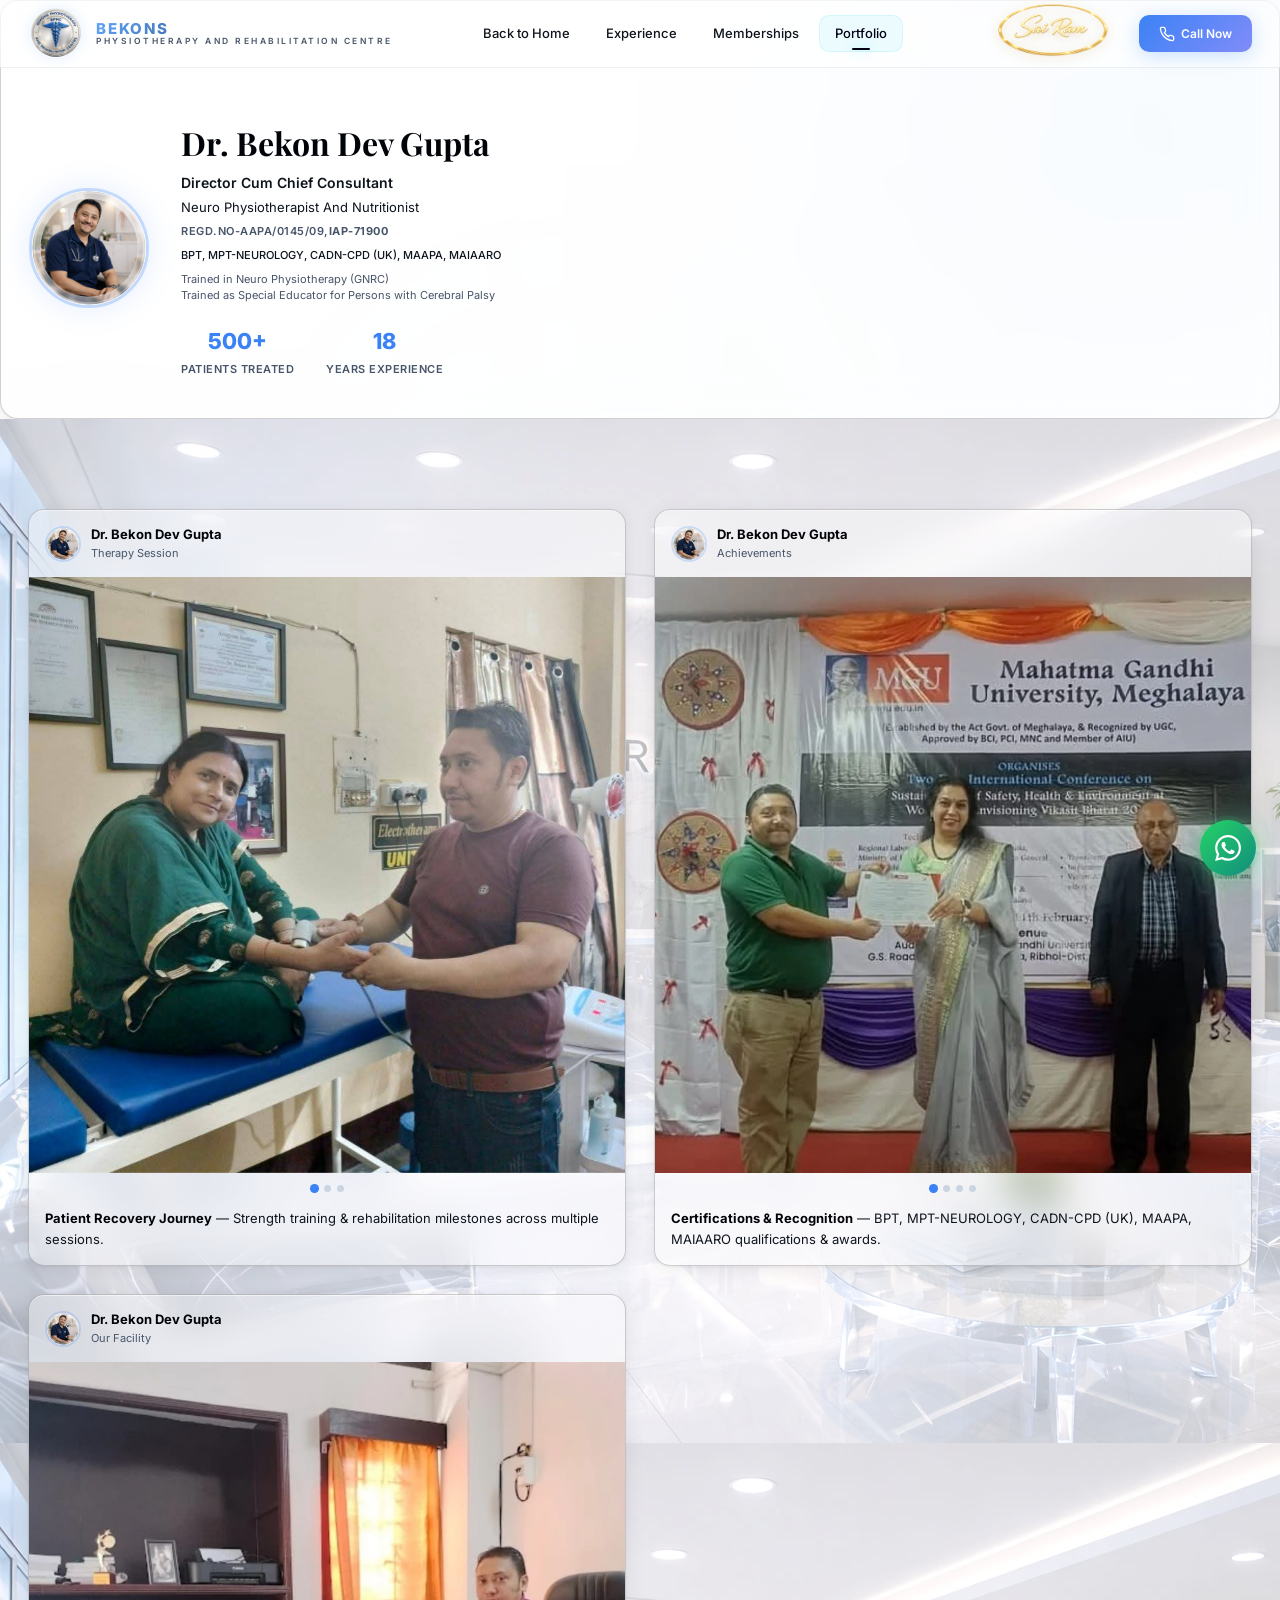
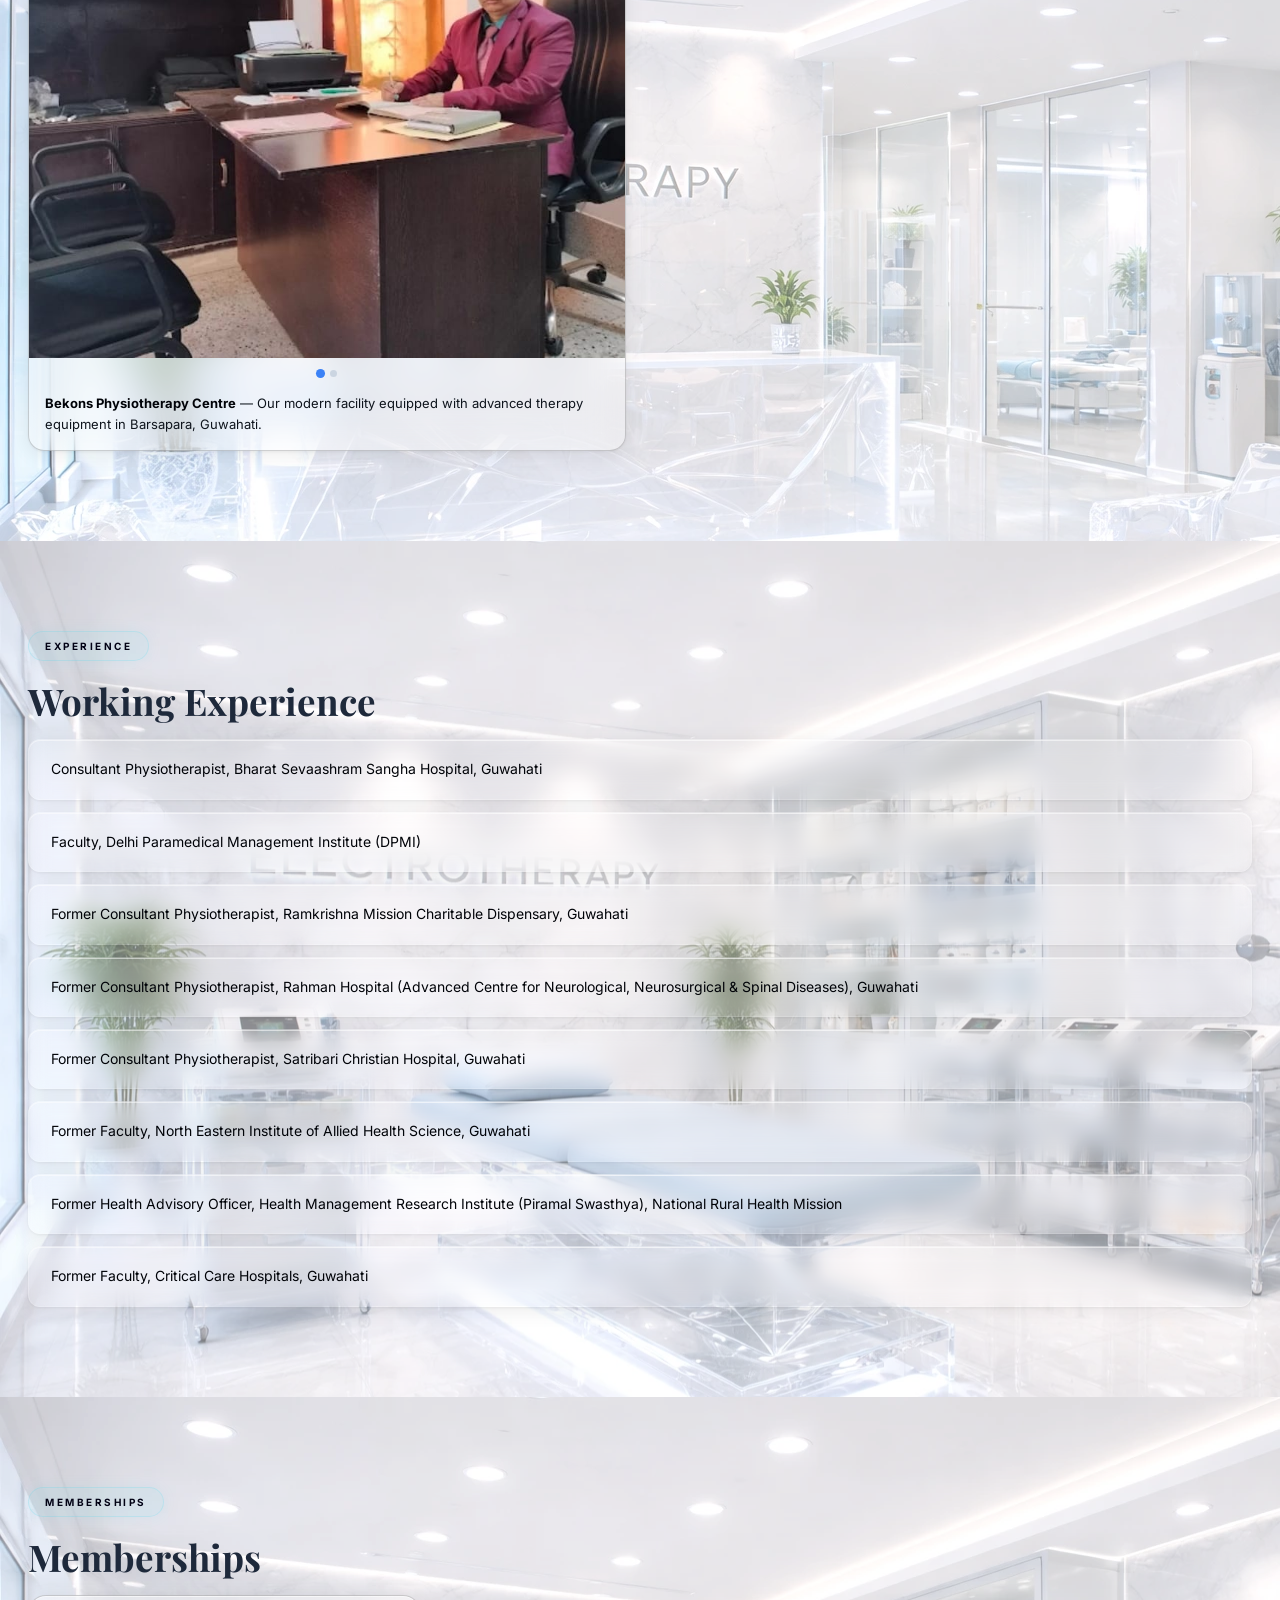
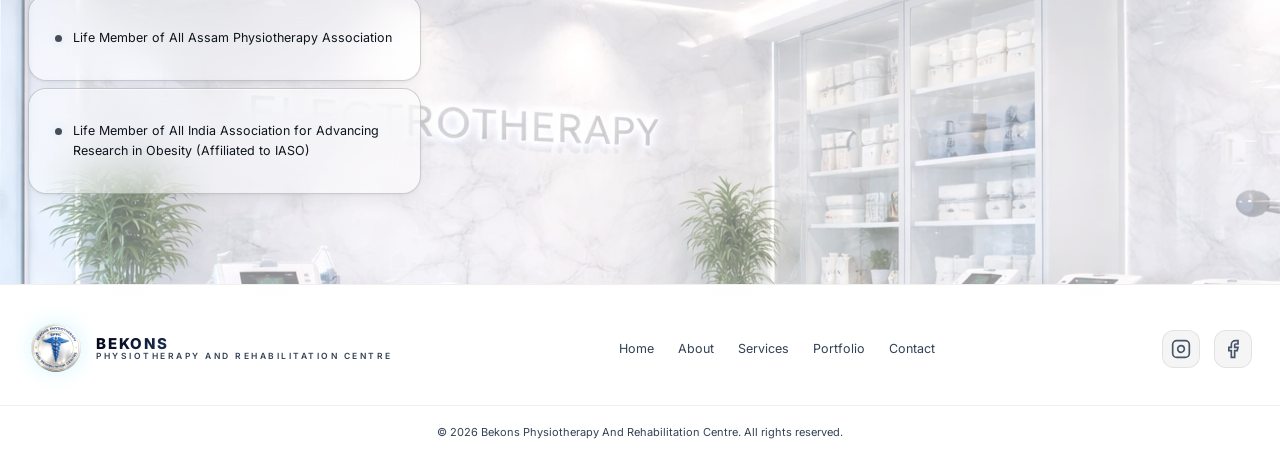
==== portfolio.html @ 2521bbf2 "new changes" ====
<!DOCTYPE html>
<html lang="en">
<head>
  <meta charset="UTF-8" />
  <meta name="viewport" content="width=device-width, initial-scale=1.0" />
  <title>My Portfolio — Dr. Bekon Dev Gupta | Bekons Physiotherapy</title>
  <meta name="description" content="Portfolio and achievements of Dr. Bekon Dev Gupta — physiotherapy results, certifications, patient recoveries &amp; more." />

  <link rel="preconnect" href="https://fonts.googleapis.com" />
  <link rel="preconnect" href="https://fonts.gstatic.com" crossorigin />
  <link href="https://fonts.googleapis.com/css2?family=Inter:wght@300;400;500;600;700;800&family=Playfair+Display:wght@500;600;700&display=swap" rel="stylesheet" />
  <link rel="stylesheet" href="style.css" />
  <link rel="stylesheet" href="portfolio.css" />
</head>
<body>

  <!-- ====== AMBIENT LIGHT LAYER ====== -->
  <div class="ambient-layer">
    <div class="ambient-orb orb-1"></div>
    <div class="ambient-orb orb-2"></div>
    <div class="ambient-orb orb-3"></div>
    <div class="ambient-orb orb-4"></div>
  </div>

  <!-- ====== NAVIGATION ====== -->
  <nav class="glass-nav" id="navbar">
    <div class="nav-inner">
      <a href="index.html" class="brand">
        <img src="assets/images/BPRC_logo.png" alt="BPRC Logo" class="brand-logo" />
        <div class="brand-text">
          <span class="brand-name">BEKONS</span>
          <span class="brand-sub">PHYSIOTHERAPY AND REHABILITATION CENTRE</span>
        </div>
      </a>

      <div class="nav-links" id="navMenu">
        <a href="index.html" class="nav-link">Back to Home</a>
        <a href="#experience" class="nav-link">Experience</a>
        <a href="#memberships" class="nav-link" data-section="memberships">Memberships</a>
        <a href="portfolio.html" class="nav-link active">Portfolio</a>
      </div>

      <div class="nav-actions">
        <img src="assets/images/SaiRam.png" alt="Sai Ram" class="sairam-logo" />
        <a href="tel:+919678367761" class="nav-btn">
          <svg width="16" height="16" viewBox="0 0 24 24" fill="none" stroke="currentColor" stroke-width="2" stroke-linecap="round" stroke-linejoin="round"><path d="M22 16.92v3a2 2 0 0 1-2.18 2 19.79 19.79 0 0 1-8.63-3.07 19.5 19.5 0 0 1-6-6 19.79 19.79 0 0 1-3.07-8.67A2 2 0 0 1 4.11 2h3a2 2 0 0 1 2 1.72c.127.96.361 1.903.7 2.81a2 2 0 0 1-.45 2.11L8.09 9.91a16 16 0 0 0 6 6l1.27-1.27a2 2 0 0 1 2.11-.45c.907.339 1.85.573 2.81.7A2 2 0 0 1 22 16.92z"/></svg>
          Call Now
        </a>
      </div>

      <button class="mobile-toggle" id="mobileToggle" aria-label="Menu">
        <span></span><span></span><span></span>
      </button>
    </div>
  </nav>

  <!-- ====== PORTFOLIO HERO ====== -->
  <section class="portfolio-hero glass-panel">
    <div class="section-container">
      <div class="portfolio-hero-inner">
        <div class="portfolio-avatar">
          <img src="assets/images/Physio_profile.png" alt="Dr. Bekon Dev Gupta" />
        </div>
        <div class="portfolio-intro">
          <h1 class="portfolio-name">Dr. Bekon Dev Gupta</h1>
          <p class="portfolio-role">Director Cum Chief Consultant</p>
          <p class="portfolio-role-sub">Neuro Physiotherapist And Nutritionist</p>
          <p class="portfolio-reg">REGD.NO-AAPA/0145/09,<b>IAP-71900</b></p>
          <p class="portfolio-quals">BPT, MPT-NEUROLOGY, CADN-CPD (UK), MAAPA, MAIAARO</p>
          <p class="portfolio-training">Trained in Neuro Physiotherapy (GNRC)<br/>Trained as Special Educator for Persons with Cerebral Palsy</p>
          <div class="portfolio-stats">
            <div class="stat-item">
              <span class="stat-num">500+</span>
              <span class="stat-label">Patients Treated</span>
            </div>
            <div class="stat-item">
              <span class="stat-num">18</span>
              <span class="stat-label">Years Experience</span>
            </div>
        
          </div>
        </div>
      </div>
    </div>
  </section>

  <!-- ====== PORTFOLIO GRID ====== -->
  <section class="portfolio-section page-section"style="background-image: url('assets/images/a4.webp');">
    <div class="section-container">

      <div class="portfolio-grid">

        <!-- Carousel Card 1 -->
        <div class="carousel-card glass-panel">
          <div class="carousel-header">
            <img src="assets/images/Physio_profile.png" alt="Dr. Bekon" class="carousel-avatar" />
            <div>
              <span class="carousel-author">Dr. Bekon Dev Gupta</span>
              <span class="carousel-date">Therapy Session</span>
            </div>
          </div>
          <div class="carousel-viewport">
            <div class="carousel-track">
              <div class="carousel-slide"><img src="therapys3.jpg" alt="Therapy session 1" /></div>
              <div class="carousel-slide"><img src="therapys2.png" alt="Therapy session 2" /></div>
              <div class="carousel-slide"><img src="therapys1.png" alt="Therapy session 3" /></div>
            </div>
            <button class="carousel-arrow carousel-prev" aria-label="Previous">
              <svg width="20" height="20" viewBox="0 0 24 24" fill="none" stroke="currentColor" stroke-width="2.5"><path d="M15 18l-6-6 6-6"/></svg>
            </button>
            <button class="carousel-arrow carousel-next" aria-label="Next">
              <svg width="20" height="20" viewBox="0 0 24 24" fill="none" stroke="currentColor" stroke-width="2.5"><path d="M9 18l6-6-6-6"/></svg>
            </button>
          </div>
          <div class="carousel-dots"></div>
          <div class="carousel-caption">
            <p><strong>Patient Recovery Journey</strong> — Strength training &amp; rehabilitation milestones across multiple sessions.</p>
          </div>
        </div>

        <!-- Carousel Card 2 -->
        <div class="carousel-card glass-panel">
          <div class="carousel-header">
            <img src="assets/images/Physio_profile.png" alt="Dr. Bekon" class="carousel-avatar" />
            <div>
              <span class="carousel-author">Dr. Bekon Dev Gupta</span>
              <span class="carousel-date">Achievements</span>
            </div>
          </div>
          <div class="carousel-viewport">
            <div class="carousel-track">
              <div class="carousel-slide"><img src="recog1.png" alt="Achievement 1" /></div>
              <div class="carousel-slide"><img src="recog2.png" alt="Achievement 2" /></div>
             <div class="carousel-slide"><img src="recog3.jpg" alt="Achievement 3" /></div>
            <div class="carousel-slide"><img src="recog4.jpg" alt="Achievement 4" /></div>
            </div>
            <button class="carousel-arrow carousel-prev" aria-label="Previous">
              <svg width="20" height="20" viewBox="0 0 24 24" fill="none" stroke="currentColor" stroke-width="2.5"><path d="M15 18l-6-6 6-6"/></svg>
            </button>
            <button class="carousel-arrow carousel-next" aria-label="Next">
              <svg width="20" height="20" viewBox="0 0 24 24" fill="none" stroke="currentColor" stroke-width="2.5"><path d="M9 18l6-6-6-6"/></svg>
            </button>
          </div>
          <div class="carousel-dots"></div>
          <div class="carousel-caption">
            <p><strong>Certifications &amp; Recognition</strong> — BPT, MPT-NEUROLOGY, CADN-CPD (UK), MAAPA, MAIAARO qualifications &amp; awards.</p>
          </div>
        </div>

        <!-- Carousel Card 3 -->
        <div class="carousel-card glass-panel">
          <div class="carousel-header">
            <img src="assets/images/Physio_profile.png" alt="Dr. Bekon" class="carousel-avatar" />
            <div>
              <span class="carousel-author">Dr. Bekon Dev Gupta</span>
              <span class="carousel-date">Our Facility</span>
            </div>
          </div>
          <div class="carousel-viewport">
            <div class="carousel-track">
              <div class="carousel-slide"><img src="interior2.jpg" alt="Clinic front" /></div>
              <div class="carousel-slide"><img src="interior1.png" alt="Clinic interior" /></div>
              
            </div>
            <button class="carousel-arrow carousel-prev" aria-label="Previous">
              <svg width="20" height="20" viewBox="0 0 24 24" fill="none" stroke="currentColor" stroke-width="2.5"><path d="M15 18l-6-6 6-6"/></svg>
            </button>
            <button class="carousel-arrow carousel-next" aria-label="Next">
              <svg width="20" height="20" viewBox="0 0 24 24" fill="none" stroke="currentColor" stroke-width="2.5"><path d="M9 18l6-6-6-6"/></svg>
            </button>
          </div>
          <div class="carousel-dots"></div>
          <div class="carousel-caption">
            <p><strong>Bekons Physiotherapy Centre</strong> — Our modern facility equipped with advanced therapy equipment in Barsapara, Guwahati.</p>
          </div>
        </div>



      </div>

    </div>
  </section>

  <!-- Experience -->

<section class="page-section services-section" id="experience" style="background-image: url('assets/images/a2.webp');">

  <div class="section-container">

    <div class="section-badge">Experience</div>
    <h2 class="section-heading">Working Experience</h2>

    <div class="services-grid">

      <div class="glass-panel service-tile">
        <span class="service-label">
          Consultant Physiotherapist, Bharat Sevaashram Sangha Hospital, Guwahati
        </span>
      </div>

      <div class="glass-panel service-tile">
        <span class="service-label">
          Faculty, Delhi Paramedical Management Institute (DPMI)
        </span>
      </div>

      <div class="glass-panel service-tile">
        <span class="service-label">
          Former Consultant Physiotherapist, Ramkrishna Mission Charitable Dispensary, Guwahati
        </span>
      </div>

      <div class="glass-panel service-tile">
        <span class="service-label">
          Former Consultant Physiotherapist, Rahman Hospital (Advanced Centre for Neurological, Neurosurgical & Spinal Diseases), Guwahati
        </span>
      </div>

      <div class="glass-panel service-tile">
        <span class="service-label">
          Former Consultant Physiotherapist, Satribari Christian Hospital, Guwahati
        </span>
      </div>

      <div class="glass-panel service-tile">
        <span class="service-label">
          Former Faculty, North Eastern Institute of Allied Health Science, Guwahati
        </span>
      </div>

      <div class="glass-panel service-tile">
        <span class="service-label">
          Former Health Advisory Officer, Health Management Research Institute (Piramal Swasthya), National Rural Health Mission
        </span>
      </div>

      <div class="glass-panel service-tile">
        <span class="service-label">
          Former Faculty, Critical Care Hospitals, Guwahati
        </span>
      </div>

    </div>

  </div>

</section>

  <!-- ====== Memberships ====== -->
<section class="page-section services-section" id="memberships" style="background-image: url('assets/images/a2.webp');">
  <div class="section-container">
    <div class="section-badge">Memberships</div>
    <h2 class="section-heading">Memberships</h2>

    <div class="services-grid">
    
        <ul class="service-list">
         
          
             <div class="glass-panel service-tile">
        <span class="service-label">
         <li>Life Member of All Assam Physiotherapy Association</li>
        </span>
      </div>
            <div class="glass-panel service-tile">
        <span class="service-label">
         <li> Life Member of All India Association for Advancing Research in Obesity (Affiliated to IASO)</li> 
        </span>
      </div>
        
          
        </ul>

    </div>
  </div>
</section>


  <!-- ====== FOOTER ====== -->
  <footer class="glass-footer">
    <div class="footer-inner">
      <div class="footer-brand">
        <a href="index.html" class="brand">
          <img src="assets/images/BPRC_logo.png" alt="BPRC Logo" class="brand-logo footer-logo" />
          <div class="brand-text">
            <span class="brand-name">BEKONS</span>
            <span class="brand-sub">PHYSIOTHERAPY AND REHABILITATION CENTRE</span>
          </div>
        </a>
      </div>
      <div class="footer-nav">
        <a href="index.html">Home</a>
        <a href="index.html#about">About</a>
        <a href="index.html#services">Services</a>
        <a href="portfolio.html">Portfolio</a>
        <a href="index.html#contact">Contact</a>
      </div>
      <div class="footer-social">
        <a href="#" aria-label="Instagram"><svg width="20" height="20" viewBox="0 0 24 24" fill="none" stroke="currentColor" stroke-width="2"><rect x="2" y="2" width="20" height="20" rx="5" ry="5"/><path d="M16 11.37A4 4 0 1 1 12.63 8 4 4 0 0 1 16 11.37z"/><line x1="17.5" y1="6.5" x2="17.51" y2="6.5"/></svg></a>
        <a href="#" aria-label="Facebook"><svg width="20" height="20" viewBox="0 0 24 24" fill="none" stroke="currentColor" stroke-width="2"><path d="M18 2h-3a5 5 0 0 0-5 5v3H7v4h3v8h4v-8h3l1-4h-4V7a1 1 0 0 1 1-1h3z"/></svg></a>
      </div>
    </div>
    <div class="footer-copy">
      <p>&copy; 2026 Bekons Physiotherapy And Rehabilitation Centre. All rights reserved.</p>
    </div>
  </footer>

  <!-- Floating WhatsApp FAB -->
  <a href="https://wa.me/919678367761?text=Hello%2C%20I%20would%20like%20to%20book%20a%20physiotherapy%20appointment%20at%20Bekons%20Physiotherapy%20%26%20Rehabilitation%20Centre." target="_blank" rel="noopener" class="fab-wa" aria-label="WhatsApp">
    <svg viewBox="0 0 24 24" fill="currentColor" width="26" height="26"><path d="M17.472 14.382c-.297-.149-1.758-.867-2.03-.967-.273-.099-.471-.148-.67.15-.197.297-.767.966-.94 1.164-.173.199-.347.223-.644.075-.297-.15-1.255-.463-2.39-1.475-.883-.788-1.48-1.761-1.653-2.059-.173-.297-.018-.458.13-.606.134-.133.298-.347.446-.52.149-.174.198-.298.298-.497.099-.198.05-.371-.025-.52-.075-.149-.669-1.612-.916-2.207-.242-.579-.487-.5-.669-.51-.173-.008-.371-.01-.57-.01-.198 0-.52.074-.792.372-.272.297-1.04 1.016-1.04 2.479 0 1.462 1.065 2.875 1.213 3.074.149.198 2.096 3.2 5.077 4.487.709.306 1.262.489 1.694.625.712.227 1.36.195 1.871.118.571-.085 1.758-.719 2.006-1.413.248-.694.248-1.289.173-1.413-.074-.124-.272-.198-.57-.347m-5.421 7.403h-.004a9.87 9.87 0 01-5.031-1.378l-.361-.214-3.741.982.998-3.648-.235-.374a9.86 9.86 0 01-1.51-5.26c.001-5.45 4.436-9.884 9.888-9.884 2.64 0 5.122 1.03 6.988 2.898a9.825 9.825 0 012.893 6.994c-.003 5.45-4.437 9.884-9.885 9.884m8.413-18.297A11.815 11.815 0 0012.05 0C5.495 0 .16 5.335.157 11.892c0 2.096.547 4.142 1.588 5.945L.057 24l6.305-1.654a11.882 11.882 0 005.683 1.448h.005c6.554 0 11.89-5.335 11.893-11.893a11.821 11.821 0 00-3.48-8.413z"/></svg>
  </a>

  <script src="portfolio.js"></script>
</body>
</html>
---- style.css ----
/* ===================================================
   BEKONS PHYSIOTHERAPY — DARK FUTURISTIC GLASSMORPHISM
   Deep Space · Neon Glow · Frosted Dark Glass
   =================================================== */

/* ---- Custom Properties ---- */
:root {
  /* Primary neon palette */
  --neon-blue:     #60a5fa;
  --neon-cyan:     #010114;
  --neon-teal:     #2dd4bf;
  --neon-violet:   #a78bfa;
  --neon-indigo:   #818cf8;

  /* Intense glow variants (stronger for dark bg) */
  --glow-blue:     rgba(96, 165, 250, .35);
  --glow-cyan:     rgba(34, 211, 238, .3);
  --glow-teal:     rgba(45, 212, 191, .25);
  --glow-violet:   rgba(167, 139, 250, .25);

  /* Accent */
  --accent:        #60a5fa;
  --accent-hover:  #3b82f6;
  --accent-soft:   rgba(96, 165, 250, .12);

  /* Surfaces — transparent so section bg images show through */
  --bg-body:       transparent;
  --bg-deep:       transparent;
  --bg-surface:    transparent;
  --bg-card:       transparent; 

  /* Glass — white frosted glass */
  --glass:         rgba(255, 255, 255, .35);
  --glass-strong:  rgba(255, 255, 255, .5);
  --glass-border:  rgba(0, 0, 0, .18);
  --glass-inner:   rgba(255, 255, 255, .4);
  --glass-blur:    18px;
  --glass-blur-lg: 28px;

  /* Text (dark readable) */
  --text:          #000308;
  --text-dim:      #0e141c;
  --text-muted:    #475569;

  /* Fonts */
  --ff-sans:  'Inter', system-ui, -apple-system, sans-serif;
  --ff-serif: 'Playfair Display', Georgia, serif;

  /* Layout */
  --nav-h:   68px;
  --max-w:   1280px;

  /* Shadows & glow presets */
  --shadow-sm:   0 2px 8px rgba(0, 0, 0, .3);
  --shadow-md:   0 8px 32px rgba(0, 0, 0, .4);
  --shadow-lg:   0 16px 48px rgba(0, 0, 0, .5);
  --neon-glow:   0 0 20px var(--glow-blue), 0 0 60px var(--glow-cyan);
  --neon-glow-sm:0 0 12px var(--glow-blue);

  /* Transitions */
  --ease-out: cubic-bezier(.16, 1, .3, 1);
  --ease-spring: cubic-bezier(.34, 1.56, .64, 1);
}

/* ---- Reset ---- */
*, *::before, *::after { margin: 0; padding: 0; box-sizing: border-box; }
html { scroll-behavior: smooth; scroll-padding-top: var(--nav-h); }
body {
  font-family: var(--ff-sans);
  color: var(--text);
  background: var(--bg-body);
  line-height: 1.6;
  overflow-x: hidden;
  -webkit-font-smoothing: antialiased;
  -moz-osx-font-smoothing: grayscale;
}
img { max-width: 100%; display: block; }
a { color: inherit; text-decoration: none; }
ul { list-style: none; }

/* ============================================
   GLASS PANEL — Dark frosted glass
   ============================================  */
.glass-panel {
  background: var(--glass);
  backdrop-filter: blur(var(--glass-blur));
  -webkit-backdrop-filter: blur(var(--glass-blur));
  border: 1px solid var(--glass-border);
  border-radius: 18px;
  box-shadow:
    0 4px 20px rgba(0, 0, 0, .08),
    0 1px 3px rgba(0, 0, 0, .06),
    inset 0 1px 0 rgba(255, 255, 255, .5);
  position: relative;
  overflow: hidden;
  transition: transform .4s var(--ease-out), box-shadow .4s var(--ease-out), border-color .4s;
}
.glass-panel::before {
  content: '';
  position: absolute;
  top: 0; left: 0; right: 0;
  height: 1px;
  background: linear-gradient(90deg, transparent 5%, rgba(255,255,255,.15) 30%, rgba(255,255,255,.25) 50%, rgba(255,255,255,.15) 70%, transparent 95%);
  z-index: 1;
}

/* ============================================
   AMBIENT LIGHT LAYER
   ============================================ */
.ambient-layer {
  position: fixed; inset: 0; z-index: 0;
  pointer-events: none; overflow: hidden;
  opacity: .4;
}
.ambient-orb {
  position: absolute; border-radius: 50%;
  filter: blur(140px);
  animation: ambFloat 18s ease-in-out infinite alternate;
  will-change: transform;
}
.orb-1 {
  width: 600px; height: 600px;
  background: radial-gradient(circle, rgba(59, 130, 246, .18), rgba(34, 211, 238, .08));
  top: -20%; right: -15%;
  animation-duration: 22s;
}
.orb-2 {
  width: 500px; height: 500px;
  background: radial-gradient(circle, rgba(139, 92, 246, .15), rgba(96, 165, 250, .06));
  bottom: -15%; left: -12%;
  animation-duration: 16s; animation-delay: -6s;
}
.orb-3 {
  width: 400px; height: 400px;
  background: radial-gradient(circle, rgba(34, 211, 238, .12), rgba(20, 184, 166, .05));
  top: 40%; left: 30%;
  animation-duration: 24s; animation-delay: -12s;
}
.orb-4 {
  width: 300px; height: 300px;
  background: radial-gradient(circle, rgba(167, 139, 250, .1), rgba(129, 140, 248, .04));
  top: 10%; right: 20%;
  animation-duration: 20s; animation-delay: -8s;
}
@keyframes ambFloat {
  0%   { transform: translate(0, 0) scale(1); }
  100% { transform: translate(50px, -60px) scale(1.2); }
}

/* Light streaks */
.light-streak {
  position: absolute; height: 1px; border-radius: 2px;
}
.streak-top {
  top: 18%; left: 0; right: 0; opacity: .12;
  background: linear-gradient(90deg, transparent 5%, var(--neon-cyan) 40%, var(--neon-blue) 60%, transparent 95%);
  box-shadow: 0 0 30px var(--glow-cyan);
}
.streak-bottom {
  bottom: 30%; left: 0; right: 0; opacity: .08;
  background: linear-gradient(90deg, transparent 10%, var(--neon-violet) 45%, var(--neon-cyan) 55%, transparent 90%);
  box-shadow: 0 0 24px var(--glow-violet);
}

/* ============================================
   NAVIGATION — Dark glass nav
   ============================================ */
.glass-nav {
  position: fixed; top: 0; left: 0; right: 0; z-index: 1000;
  height: var(--nav-h);
  background: rgba(255, 255, 255, .55);
  backdrop-filter: blur(20px); -webkit-backdrop-filter: blur(20px);
  border-bottom: 1px solid rgba(0, 0, 0, .06);
  transition: background .35s, box-shadow .35s, border-color .35s;
}
.glass-nav.scrolled {
  background: rgba(255, 255, 255, .65);
  box-shadow: 0 4px 24px rgba(0, 0, 0, .06);
  border-bottom-color: rgba(0, 0, 0, .08);
}
.nav-inner {
  max-width: var(--max-w); margin: 0 auto;
  padding: 0 28px; height: 100%;
  display: flex; align-items: center; justify-content: space-between;
}

/* Brand */
.brand {
  display: flex; align-items: center; gap: 12px;
  transition: opacity .2s;
}
.brand:hover { opacity: .85; }
.brand-logo {
  width: 56px; height: 56px;
  border-radius: 12px;
  object-fit: contain;
  filter: drop-shadow(0 0 8px rgba(96,165,250,.2));
}
.brand-text { display: flex; flex-direction: column; line-height: 1.1; }
.brand-name {
  font-weight: 800; font-size: 15px;
  letter-spacing: 1.8px;
  background: linear-gradient(135deg, var(--neon-blue), var(--neon-cyan));
  -webkit-background-clip: text; -webkit-text-fill-color: transparent;
  background-clip: text;
}
.brand-sub {
  font-size: 8.5px; letter-spacing: 2.5px;
  color: var(--text-muted); font-weight: 600;
  text-transform: uppercase;
}

/* Nav Links */
.nav-links { display: flex; gap: 4px; }
.nav-link {
  position: relative; padding: 8px 16px;
  font-size: 13px; font-weight: 500;
  color: var(--text-dim); border-radius: 10px;
  transition: color .3s, background .3s, box-shadow .3s;
}
.nav-link:hover {
  color: var(--neon-cyan);
  background: rgba(34, 211, 238, .06);
}
.nav-link.active {
  color: var(--neon-cyan);
  background: rgba(34, 211, 238, .08);
  box-shadow: inset 0 0 0 1px rgba(34, 211, 238, .12);
}
.nav-link.active::after {
  content: ''; position: absolute;
  bottom: 2px; left: 50%; transform: translateX(-50%);
  width: 18px; height: 2px; border-radius: 2px;
  background: var(--neon-cyan);
  box-shadow: 0 0 10px var(--glow-cyan), 0 0 20px var(--glow-cyan);
}

/* Nav CTA */
.nav-btn {
  display: none; align-items: center; gap: 6px;
  padding: 9px 20px; font-size: 12px; font-weight: 600;
  color: #fff; border-radius: 10px;
  background: linear-gradient(135deg, var(--accent-hover), var(--neon-indigo));
  box-shadow: 0 4px 20px var(--glow-blue), 0 0 1px rgba(255,255,255,.1) inset;
  transition: transform .25s var(--ease-spring), box-shadow .3s;
}
.nav-btn:hover {
  transform: translateY(-2px);
  box-shadow: 0 6px 28px var(--glow-blue), 0 0 30px var(--glow-blue);
}
.nav-actions { display: flex; align-items: center; gap: 12px; }
.sairam-logo {
  height: 100px;
  width: auto;
  object-fit: contain;
  filter: drop-shadow(0 2px 6px rgba(180, 130, 20, .3));
  transition: transform .3s var(--ease-spring), filter .3s;
}
.sairam-logo:hover {
  transform: scale(1.1);
  filter: drop-shadow(0 2px 12px rgba(200, 150, 30, .5));
}
@media (max-width: 1024px) {
  .sairam-logo { height: 100px; }
}
@media (max-width: 767px) {
  .sairam-logo { height: 100px; }
}

/* Mobile Toggle */
.mobile-toggle {
  display: none; background: none; border: none; cursor: pointer;
  width: 28px; height: 20px; position: relative;
  flex-direction: column; justify-content: space-between;
}
.mobile-toggle span {
  display: block; width: 100%; height: 2px;
  background: var(--text-dim); border-radius: 2px;
  transition: transform .3s var(--ease-out), opacity .3s;
}
.mobile-toggle.open span:nth-child(1) { transform: rotate(45deg) translate(6px, 6px); }
.mobile-toggle.open span:nth-child(2) { opacity: 0; }
.mobile-toggle.open span:nth-child(3) { transform: rotate(-45deg) translate(6px, -6px); }

/* ============================================
   HERO / SCENE
   ============================================ */
.scene {
  position: relative; min-height: 100vh;
  display: flex; align-items: center;
  padding: calc(var(--nav-h) + 28px) 0 28px;
  overflow: hidden;
  background-size: cover;
  background-position: center;
  background-repeat: no-repeat;
}
/* Light overlay on hero bg image for text readability */
.scene::after {
  content: '';
  position: absolute; inset: 0; z-index: 0;
  background: rgba(255, 255, 255, .3);
  pointer-events: none;
}

/* Scene background
.scene-bg { position: absolute; inset: 0; z-index: 0; overflow: hidden; }
.clinic-wall { display: none; }
.clinic-floor { display: none; }

/* LED strips — brighter on dark */
.led-strip { position: absolute; height: 2px; left: 0; right: 0; border-radius: 2px; }
.led-top {
  top: 22%;
  background: linear-gradient(90deg, transparent, var(--neon-cyan), var(--neon-blue), var(--neon-cyan), transparent);
  opacity: .5;
  box-shadow: 0 0 30px var(--glow-cyan), 0 0 80px rgba(34,211,238,.12);
  animation: ledPulse 4.5s ease-in-out infinite alternate;
}
.led-mid {
  top: 58%;
  background: linear-gradient(90deg, transparent, var(--neon-violet), var(--neon-blue), transparent);
  opacity: .25;
  box-shadow: 0 0 20px var(--glow-violet), 0 0 50px rgba(139,92,246,.08);
}
@keyframes ledPulse {
  0%   { opacity: .3; filter: brightness(1); }
  100% { opacity: .55; filter: brightness(1.3); }
}

/* Neon grid — more visible on dark */
.neon-grid {
  position: absolute; inset: 0;
  background-image:
    linear-gradient(rgba(96,165,250,.03) 1px, transparent 1px),
    linear-gradient(90deg, rgba(96,165,250,.03) 1px, transparent 1px);
  background-size: 60px 60px;
  opacity: .6;
}

/* ---- Scene Content Layout ---- */
.scene-content {
  position: relative; z-index: 1;
  width: 100%; max-width: var(--max-w);
  margin: 0 auto; padding: 0 24px;
  display: grid; grid-template-columns: 1fr;
  gap: 24px;
}

/* ---- Sidebar Left ---- */
.sidebar-left {
  display: none; flex-direction: column; gap: 14px; width: 170px;
}
.sidebar-card {
  padding: 18px; text-align: center; cursor: default;
  transition: transform .35s var(--ease-out), box-shadow .35s, border-color .35s;
}
.sidebar-card:hover {
  transform: translateY(-3px);
  box-shadow: var(--shadow-md), 0 0 24px var(--glow-blue);
  border-color: rgba(96, 165, 250, .2);
}
.sidebar-icon {
  margin: 0 auto 10px;
  width: 44px; height: 44px;
  display: flex; align-items: center; justify-content: center;
  border-radius: 12px;
  background: rgba(96, 165, 250, .08);
  color: var(--neon-cyan);
  transition: background .3s, box-shadow .3s;
}
.sidebar-card:hover .sidebar-icon {
  box-shadow: 0 0 16px var(--glow-cyan);
  background: rgba(34, 211, 238, .1);
}
.sidebar-label {
  font-size: 12px; font-weight: 700;
  color: var(--text); letter-spacing: .5px;
}
.sidebar-sub { font-size: 10px; color: var(--text-muted); margin-top: 3px; }
.sidebar-cta {
  display: flex; align-items: center; justify-content: center;
  gap: 6px; padding: 14px; font-size: 12px; font-weight: 600;
  color: var(--neon-cyan); cursor: pointer;
  transition: background .25s, box-shadow .3s;
}
.sidebar-cta:hover {
  background: rgba(34, 211, 238, .08);
  box-shadow: 0 0 20px var(--glow-cyan);
}

/* ---- Center Stage ---- */
.center-stage {
  display: flex; flex-direction: column;
  align-items: center; gap: 28px;
}

/* Hero Glass Card */
.hero-glass {
  padding: 40px 32px; text-align: center;
  max-width: 660px; width: 100%;
  /* background: rgba(255, 255, 255, .5); */
  border: 1px solid rgba(0, 0, 0, .06);
  box-shadow:
    0 4px 24px rgba(0, 0, 0, .06),
    inset 0 1px 0 rgba(255,255,255,.4),
    0 0 60px rgba(59, 130, 246, .04);
}
.hero-eyebrow {
  font-size: clamp(10px, 2.5vw, 15px); font-weight: 700;
  letter-spacing: clamp(1.5px, 0.5vw, 3.5px); margin-bottom: 20px;
  word-break: break-word;
  text-transform: uppercase;
  background: linear-gradient(135deg, var(--neon-cyan), var(--neon-blue));
  -webkit-background-clip: text; -webkit-text-fill-color: transparent;
  background-clip: text;
  text-shadow: none;
}
.hero-heading {
  font-family: var(--ff-serif);
  font-size: clamp(1.7rem, 4.5vw, 2.9rem);
  font-weight: 700; line-height: 1.15;
  color: #1e293b; margin-bottom: 14px;
}
.glow-text {
  background: linear-gradient(135deg, var(--neon-cyan), var(--neon-blue), var(--neon-violet));
  background-size: 200% 200%;
  -webkit-background-clip: text; -webkit-text-fill-color: transparent;
  background-clip: text;
  filter: drop-shadow(0 0 16px var(--glow-cyan));
  animation: glowTextShift 6s ease-in-out infinite;
}
@keyframes glowTextShift {
  0%, 100% {
    background-position: 0% 50%;
    filter: drop-shadow(0 0 12px var(--glow-cyan));
  }
  50% {
    background-position: 100% 50%;
    filter: drop-shadow(0 0 24px var(--glow-violet));
  }
}
.hero-tagline {
  font-size: clamp(.9rem, 2vw, 1.15rem);
  font-weight: 600; margin-bottom: 10px;
  background: linear-gradient(90deg, var(--neon-cyan), var(--neon-violet));
  -webkit-background-clip: text; -webkit-text-fill-color: transparent;
  background-clip: text;
}
.hero-desc {
  font-size: 13.5px; color: var(--text-dim);
  line-height: 1.75; max-width: 500px;
  margin: 0 auto 28px;
}

/* ---- Action Buttons ---- */
.hero-actions { display: flex; flex-wrap: wrap; gap: 12px; justify-content: center; }
.action-btn {
  display: inline-flex; align-items: center; gap: 8px;
  padding: 13px 26px; font-size: 13px; font-weight: 600;
  border-radius: 12px; border: none; cursor: pointer;
  transition: transform .3s var(--ease-spring), box-shadow .35s;
  position: relative; overflow: hidden;
}
.action-btn::before {
  content: ''; position: absolute; inset: 0;
  background: linear-gradient(135deg, rgba(255,255,255,.1), transparent);
  opacity: 0; transition: opacity .3s;
}
.action-btn:hover::before { opacity: 1; }
.action-btn:hover { transform: translateY(-3px); }

.action-btn.primary {
  color: #fff;
  background: linear-gradient(135deg, #3b82f6, #6366f1);
  box-shadow: 0 4px 24px var(--glow-blue), 0 0 1px rgba(255,255,255,.15) inset;
}
.action-btn.primary:hover {
  box-shadow: 0 8px 40px var(--glow-blue), 0 0 30px rgba(96,165,250,.2);
}

.action-btn.whatsapp {
  color: #fff; background: linear-gradient(135deg, #25d366, #128C7E);
  box-shadow: 0 4px 24px rgba(37, 211, 102, .3), 0 0 1px rgba(255,255,255,.1) inset;
}
.action-btn.whatsapp:hover {
  box-shadow: 0 8px 40px rgba(37, 211, 102, .4), 0 0 24px rgba(37, 211, 102, .15);
}
.full-w { width: 100%; justify-content: center; }

/* ---- Service Strip (4 chips) ---- */
.service-strip {
  display: grid; grid-template-columns: repeat(2, 1fr);
  gap: 14px; width: 100%; max-width: 660px;
}
.service-chip {
  display: flex; flex-direction: column; align-items: center;
  padding: 22px 14px; text-align: center; cursor: pointer;
  border: 1px solid rgba(0, 0, 0, .06);
  transition: transform .35s var(--ease-out), box-shadow .35s, border-color .35s;
}
.service-chip:hover {
  transform: translateY(-5px);
  box-shadow: 0 8px 24px rgba(0, 0, 0, .1);
  border-color: rgba(0, 0, 0, .12);
}
.chip-icon {
  width: 52px; height: 52px;
  display: flex; align-items: center; justify-content: center;
  border-radius: 14px;
  background: rgba(34, 211, 238, .06);
  color: var(--neon-cyan);
  margin-bottom: 12px;
  transition: box-shadow .3s, background .3s;
}
.service-chip:hover .chip-icon {
  box-shadow: 0 0 20px var(--glow-cyan), inset 0 0 10px rgba(34,211,238,.06);
  background: rgba(34, 211, 238, .1);
}
.chip-label {
  font-size: 11px; font-weight: 700;
  letter-spacing: 1.8px; color: var(--text);
}
.chip-sub { font-size: 10px; color: var(--text-muted); margin-top: 3px; }

/* ---- Sidebar Right (Doctor) ---- */
.sidebar-right { display: none; width: 210px; }
.doctor-float-card {
  padding: 28px 18px; text-align: center;
  background: rgba(255, 255, 255, .18);
  border: 1px solid rgba(255, 255, 255, .25);
  animation: floatCard 6s ease-in-out infinite;
}
@keyframes floatCard {
  0%, 100% { transform: translateY(0); }
  50%      { transform: translateY(-8px); }
}
.doc-avatar {
  width: 84px; height: 84px;
  margin: 0 auto 14px;
  border-radius: 50%;
  overflow: hidden;
  border: 2px solid rgba(34, 211, 238, .25);
  box-shadow: 0 0 24px var(--glow-cyan), 0 0 48px rgba(34,211,238,.08);
  transition: box-shadow .3s, border-color .3s;
}
.doctor-float-card:hover .doc-avatar {
  border-color: rgba(34, 211, 238, .45);
  box-shadow: 0 0 36px var(--glow-cyan), 0 0 72px rgba(34,211,238,.12);
}
.doc-avatar-img {
  width: 100%; height: 100%;
  object-fit: cover; border-radius: 50%;
}
.doc-name {
  font-family: var(--ff-serif);
  font-size: 13px; font-weight: 700;
  color: #1e293b; letter-spacing: .5px;
  margin-bottom: 4px;
}
.doc-role {
  font-size: 11px; font-weight: 600;
  margin-bottom: 2px;
  background: linear-gradient(90deg, var(--neon-cyan), var(--neon-blue));
  -webkit-background-clip: text; -webkit-text-fill-color: transparent;
  background-clip: text;
}
.doc-title { font-size: 10px; color: var(--text-muted); margin-bottom: 6px; }
.doc-reg {
  font-size: 9px; font-weight: 600;
  color: var(--text-muted); margin-bottom: 10px;
  letter-spacing: .5px;
}
.doc-training {
  font-size: 9px; color: var(--text-dim);
  line-height: 1.5; margin-bottom: 10px;
}
.doc-experience {
  margin-bottom: 14px; text-align: center;
}
.exp-badge {
  display: inline-block;
  font-size: 11px; font-weight: 700;
  padding: 4px 14px; border-radius: 999px;
  background: linear-gradient(135deg, #3b82f6, #6366f1);
  color: #fff;
  box-shadow: 0 2px 12px var(--glow-blue);
  margin-bottom: 4px;
}
.exp-detail {
  font-size: 9px; color: var(--text-muted);
}
.doc-reg-about {
  font-size: 11px; font-weight: 600;
  color: var(--text-muted); margin-top: 4px;
  letter-spacing: .3px;
}
.doc-quals {
  display: flex; flex-wrap: wrap; gap: 4px;
  justify-content: center; margin-bottom: 16px;
}
.qual-tag {
  font-size: 9px; font-weight: 600;
  padding: 3px 10px; border-radius: 999px;
  background: rgba(34, 211, 238, .06);
  color: var(--neon-cyan);
  border: 1px solid rgba(34, 211, 238, .12);
}
.doc-btn {
  display: inline-block;
  padding: 9px 24px; font-size: 11px; font-weight: 600;
  color: #fff; border-radius: 10px;
  background: linear-gradient(135deg, #3b82f6, #6366f1);
  box-shadow: 0 4px 20px var(--glow-blue);
  transition: box-shadow .3s, transform .25s var(--ease-spring);
}
.doc-btn:hover {
  transform: translateY(-2px);
  box-shadow: 0 6px 28px var(--glow-blue), 0 0 20px var(--glow-blue);
}

/* ============================================
   PAGE SECTIONS
   ============================================ */
.page-section {
  position: relative; padding: 90px 0;
  overflow: hidden;
}
.page-section:first-of-type {
  padding-top: calc(var(--nav-h) + 40px);
  /* Add per-section bg image via inline style:
     background: url('...') center/cover no-repeat; */
  background-size: cover;
  background-position: center;
  background-repeat: no-repeat;
}
/* Light overlay on section bg images for readability */
.page-section::after {
  content: '';
  position: absolute; inset: 0; z-index: 0;
  background: rgba(255, 255, 255, .4);
  pointer-events: none;
}
.section-scene-bg
.led-section-top {
  top: 0;
  background: linear-gradient(90deg, transparent 5%, var(--neon-cyan) 30%, var(--neon-blue) 50%, var(--neon-cyan) 70%, transparent 95%);
  opacity: .2;
  box-shadow: 0 0 30px var(--glow-cyan), 0 0 60px rgba(34,211,238,.08);
}
.section-container {
  position: relative; z-index: 2;
  max-width: var(--max-w); margin: 0 auto;
  padding: 0 28px;
}

.section-badge {
  display: inline-block;
  font-size: 10px; font-weight: 700;
  letter-spacing: 2.5px; text-transform: uppercase;
  padding: 6px 16px; border-radius: 999px;
  margin-bottom: 18px;
  background: rgba(34, 211, 238, .06);
  border: 1px solid rgba(34, 211, 238, .15);
  color: var(--neon-cyan);
  box-shadow: 0 0 16px rgba(34,211,238,.06);
}
.section-heading {
  font-family: var(--ff-serif);
  font-size: clamp(1.5rem, 3.5vw, 2.3rem);
  font-weight: 700; color: #1e293b;
  line-height: 1.2; margin-bottom: 16px;
}
.section-text {
  font-size: 14.5px; color: var(--text-dim);
  line-height: 1.75; max-width: 640px;
  margin-bottom: 52px;
}

/* ---- About ---- */
.about-grid {
  display: grid; grid-template-columns: 1fr; gap: 28px;
}
.about-doctor {
  padding: 32px 28px;
  background: rgba(255, 255, 255, .18);
  border: 1px solid rgba(255, 255, 255, .25);
}
.about-doc-top{
  display: flex; align-items: center;
  gap: 18px; margin-bottom: 28px;
}
.about-doc-avatar {
  width: 84px; height: 84px; flex-shrink: 0;
  border-radius: 50%; overflow: hidden;
  border: 2px solid rgba(34, 211, 238, .2);
  box-shadow: 0 0 24px var(--glow-cyan);
  transition: box-shadow .3s;
}
.about-doc-avatar:hover {
  box-shadow: 0 0 40px var(--glow-cyan), 0 0 60px rgba(34,211,238,.1);
}
.about-doc-img {
  width: 100%; height: 100%;
  object-fit: cover; border-radius: 50%;
}
.about-doc-top h3 {
  font-family: var(--ff-serif);
  font-size: 19px; font-weight: 700; color: #1e293b;
}
.doc-subtitle {
  font-size: 12.5px; color: var(--text-muted);
  margin-top: 4px; line-height: 1.5;
}
.doc-details { display: flex; flex-direction: column; gap: 18px; }
.detail-group h4 {
  font-size: 10px; font-weight: 700;
  letter-spacing: 1.5px; text-transform: uppercase;
  color: var(--text-muted); margin-bottom: 8px;
}
.detail-group p { font-size: 13px; color: var(--text-dim); }
.detail-tags { display: flex; flex-wrap: wrap; gap: 6px; }
.detail-tags span {
  font-size: 11px; font-weight: 500;
  padding: 5px 14px; border-radius: 999px;
  background: rgba(34, 211, 238, .05);
  color: var(--neon-cyan);
  border: 1px solid rgba(34, 211, 238, .12);
  transition: box-shadow .3s, border-color .3s, background .3s;
}
.detail-tags span:hover {
  box-shadow: 0 0 14px var(--glow-cyan);
  border-color: rgba(34, 211, 238, .25);
  background: rgba(34, 211, 238, .08);
}

/* About Banner Card */
.about-right-col {
  display: flex; flex-direction: column; gap: 20px;
}
.about-banner-card {
  padding: 6px; overflow: hidden;
  border-radius: 18px;
}
.about-banner-img {
  width: 100%; height: 340px;
  object-fit: cover; border-radius: 14px;
  object-position: top center;
  transition: transform .5s var(--ease-out);
}
.about-banner-card:hover .about-banner-img {
  transform: scale(1.04);
}
.banner-overlay {
  position: absolute; bottom: 6px; left: 6px; right: 6px;
  padding: 16px 20px;
  background: rgba(6, 10, 19, .7);
  backdrop-filter: blur(18px); -webkit-backdrop-filter: blur(18px);
  border-radius: 0 0 14px 14px;
  border-top: 1px solid rgba(34, 211, 238, .1);
}
.banner-caption {
  font-size: 12.5px; font-weight: 600;
  color: var(--neon-blue); letter-spacing: .3px;
}

/* About Values */
.about-values {
  display: grid; grid-template-columns: 1fr; gap: 14px;
}
.value-tile {
  padding: 22px; display: flex;
  flex-direction: column; gap: 10px;
  transition: transform .35s var(--ease-out), box-shadow .35s, border-color .35s;
}
.value-tile:hover {
  transform: translateY(-3px);
  box-shadow: var(--shadow-md), 0 0 24px var(--glow-cyan);
  border-color: rgba(34, 211, 238, .18);
}
.value-icon {
  width: 46px; height: 46px;
  display: flex; align-items: center; justify-content: center;
  border-radius: 12px;
  background: rgba(34, 211, 238, .06);
  color: var(--neon-cyan);
  transition: box-shadow .3s;
}
.value-tile:hover .value-icon {
  box-shadow: 0 0 16px var(--glow-cyan);
}
.value-tile h4 {
  font-size: 14.5px; font-weight: 600; color: #1e293b;
}
.value-tile p {
  font-size: 12.5px; color: var(--text-dim); line-height: 1.65;
}

/* ---- Services ---- */
.services-section {
  /* bg image set via inline style on the section */
}
.services-grid {
  display: grid; grid-template-columns: 1fr; gap: 22px;
}
.service-tile {
  padding: 32px 26px; position: relative;
  border: 1px solid rgba(0, 0, 0, .06);
  transition: transform .4s var(--ease-out), box-shadow .4s, border-color .4s;
}
.service-tile:hover {
  transform: translateY(-6px);
  box-shadow: 0 12px 32px rgba(0, 0, 0, .1);
  border-color: rgba(0, 0, 0, .12);
}
.service-glow {
  position: absolute; top: -40%; left: -20%;
  width: 140%; height: 140%;
  background: radial-gradient(ellipse at center, rgba(59,130,246,.06), transparent 65%);
  pointer-events: none; transition: opacity .4s;
}
.service-tile:hover .service-glow { opacity: 1.5; }
.service-glow-border {
  position: absolute; bottom: 0; left: 8%; right: 8%;
  height: 2px; border-radius: 2px;
  background: linear-gradient(90deg, transparent, var(--neon-cyan), var(--neon-blue), var(--neon-cyan), transparent);
  opacity: 0; transition: opacity .4s;
  box-shadow: 0 0 14px var(--glow-cyan), 0 0 28px var(--glow-blue);
}
.service-tile:hover .service-glow-border { opacity: .7; }
.service-icon-lg {
  width: 60px; height: 60px;
  display: flex; align-items: center; justify-content: center;
  border-radius: 16px;
  background: rgba(34, 211, 238, .06);
  color: var(--neon-cyan); margin-bottom: 18px;
  transition: box-shadow .35s, background .35s;
}
.service-tile:hover .service-icon-lg {
  box-shadow: 0 0 24px var(--glow-cyan), inset 0 0 14px rgba(34,211,238,.05);
  background: rgba(34, 211, 238, .1);
}
.service-tile h3 {
  font-family: var(--ff-serif);
  font-size: 19px; font-weight: 600;
  color: #1e293b; margin-bottom: 10px;
}
.service-tile > p {
  font-size: 13.5px; color: var(--text-dim);
  line-height: 1.75; margin-bottom: 18px;
}
.service-list { display: flex; flex-direction: column; gap: 7px; }
.service-list li {
  font-size: 12.5px; color: var(--text-dim);
  padding-left: 18px; position: relative;
}
.service-list li::before {
  content: '';
  position: absolute; left: 0; top: 7px;
  width: 7px; height: 7px; border-radius: 50%;
  background: var(--neon-cyan);
  opacity: .7;
  box-shadow: 0 0 8px var(--glow-cyan);
}

/* ---- Reviews Carousel ---- */
.review-slider {
  position: relative;
  overflow: hidden;
  padding: 0 0 48px;
}
.review-track {
  display: flex;
  transition: transform .5s var(--ease-out);
  will-change: transform;
}
.review-card {
  flex: 0 0 calc(100% - 20px);
  margin: 0 10px;
  padding: 24px;
  box-sizing: border-box;
  transition: opacity .4s, box-shadow .35s;
}
.review-card:hover {
  box-shadow: 0 12px 32px rgba(0, 0, 0, .08);
}
.review-stars {
  font-size: 16px;
  color: #f59e0b;
  letter-spacing: 2px;
  margin-bottom: 14px;
}
.review-text {
  font-size: 14px;
  color: var(--text-dim);
  line-height: 1.7;
  margin-bottom: 18px;
  font-style: italic;
}
.review-author {
  display: flex;
  align-items: center;
  gap: 12px;
}
.review-avatar {
  width: 40px; height: 40px;
  border-radius: 50%;
  background: linear-gradient(135deg, #3b82f6, #6366f1);
  color: #fff;
  display: flex;
  align-items: center;
  justify-content: center;
  font-size: 15px;
  font-weight: 700;
  flex-shrink: 0;
}
.review-name {
  display: block;
  font-size: 13.5px;
  font-weight: 700;
  color: var(--text);
}
.review-info {
  display: block;
  font-size: 11px;
  color: var(--text-muted);
}

/* Carousel Arrows */
.review-arrow {
  position: absolute;
  top: calc(50% - 24px);
  transform: translateY(-50%);
  width: 42px; height: 42px;
  display: flex; align-items: center; justify-content: center;
  border: 1px solid var(--glass-border);
  border-radius: 50%;
  background: var(--glass);
  backdrop-filter: blur(12px); -webkit-backdrop-filter: blur(12px);
  color: var(--text);
  cursor: pointer;
  z-index: 3;
  transition: background .3s, box-shadow .3s, transform .3s var(--ease-spring);
  box-shadow: var(--shadow-sm);
}
.review-arrow:hover {
  background: var(--glass-strong);
  box-shadow: var(--shadow-md), 0 0 16px var(--glow-cyan);
  transform: translateY(-50%) scale(1.08);
}
.review-prev { left: -4px; }
.review-next { right: -4px; }

/* Carousel Dots */
.review-dots {
  display: flex;
  justify-content: center;
  gap: 8px;
  margin-top: 28px;
}
.review-dot {
  width: 10px; height: 10px;
  border-radius: 50%;
  border: none; cursor: pointer;
  background: rgba(0, 0, 0, .15);
  transition: background .3s, box-shadow .3s, transform .3s var(--ease-spring);
}
.review-dot:hover {
  background: rgba(0, 0, 0, .3);
}
.review-dot.active {
  background: var(--neon-blue);
  box-shadow: 0 0 10px var(--glow-blue);
  transform: scale(1.2);
}

/* ---- Contact ---- */
.contact-layout {
  display: grid; grid-template-columns: 1fr; gap: 28px;
}
.contact-cards {
  display: flex; flex-direction: column; gap: 14px;
}
.contact-tile {
  display: flex; align-items: flex-start;
  gap: 16px; padding: 18px;
  transition: transform .35s var(--ease-out), box-shadow .35s, border-color .35s;
}
.contact-tile:hover {
  transform: translateY(-2px);
  box-shadow: 0 8px 24px rgba(0, 0, 0, .1);
  border-color: rgba(0, 0, 0, .12);
}
.ct-icon {
  width: 44px; height: 44px; flex-shrink: 0;
  display: flex; align-items: center; justify-content: center;
  border-radius: 12px;
  background: rgba(34, 211, 238, .06);
  color: var(--neon-cyan);
  transition: box-shadow .3s;
}
.contact-tile:hover .ct-icon {
  box-shadow: 0 0 14px var(--glow-cyan);
}
.contact-tile h4 {
  font-size: 13.5px; font-weight: 600;
  color: #1e293b; margin-bottom: 4px;
}
.contact-tile p {
  font-size: 12.5px; color: var(--text-dim); line-height: 1.55;
}
.contact-tile a {
  color: var(--neon-cyan);
  transition: color .2s, text-shadow .3s;
}
.contact-tile a:hover {
  color: var(--neon-teal);
  text-shadow: 0 0 10px var(--glow-cyan);
}
.map-wrap {
  padding: 6px; margin-bottom: 14px;
  overflow: hidden; border-radius: 18px;
}
.contact-btns {
  display: flex; flex-direction: column; gap: 12px;
}

/* ============================================
   FOOTER — Dark glass
   ============================================ */
.glass-footer {
  position: relative;
  background: rgba(255, 255, 255, .55);
  backdrop-filter: blur(20px); -webkit-backdrop-filter: blur(20px);
  border-top: 1px solid rgba(0, 0, 0, .06);
  padding: 36px 0 0;
  background-size: cover;
  background-position: center;
}
.footer-inner {
  max-width: var(--max-w); margin: 0 auto;
  padding: 0 28px 28px;
  display: flex; flex-direction: column;
  align-items: center; gap: 22px;
  border-bottom: 1px solid rgba(0, 0, 0, .06);
}
.footer-logo {
  filter: brightness(1.15) drop-shadow(0 0 10px rgba(34,211,238,.2));
}
.glass-footer .brand-name {
  background: linear-gradient(135deg, var(--neon-cyan), var(--neon-blue));
  -webkit-background-clip: text; -webkit-text-fill-color: transparent;
  background-clip: text;
}
.glass-footer .brand-sub { color: #334155; }
.footer-nav {
  display: flex; gap: 24px;
  flex-wrap: wrap; justify-content: center;
}
.footer-nav a {
  font-size: 12.5px; color: #334155;
  transition: color .25s, text-shadow .3s;
}
.footer-nav a:hover {
  color: var(--neon-cyan);
  text-shadow: 0 0 12px var(--glow-cyan);
}
.footer-social { display: flex; gap: 14px; }
.footer-social a {
  width: 38px; height: 38px;
  display: flex; align-items: center; justify-content: center;
  border-radius: 12px;
  background: rgba(0, 0, 0, .04);
  color: #475569;
  border: 1px solid rgba(0, 0, 0, .08);
  transition: color .25s, border-color .3s, box-shadow .3s, background .3s;
}
.footer-social a:hover {
  color: var(--neon-cyan);
  border-color: rgba(34, 211, 238, .25);
  box-shadow: 0 0 20px var(--glow-cyan);
  background: rgba(34, 211, 238, .05);
}
.footer-copy {
  text-align: center; padding: 18px 28px;
  font-size: 11px; color: #334155;
}

/* ============================================
   FLOATING WHATSAPP FAB
   ============================================ */
.fab-wa {
  position: fixed; bottom: 24px; right: 24px; z-index: 999;
  width: 56px; height: 56px;
  display: flex; align-items: center; justify-content: center;
  border-radius: 50%;
  background: linear-gradient(135deg, #25d366, #128C7E);
  color: #fff;
  box-shadow: 0 4px 28px rgba(37, 211, 102, .4), 0 0 0 4px rgba(37, 211, 102, .1);
  transition: transform .3s var(--ease-spring), box-shadow .3s;
  animation: fabPulse 3.5s ease-in-out infinite;
}
.fab-wa:hover {
  transform: scale(1.12);
  box-shadow: 0 6px 36px rgba(37, 211, 102, .55), 0 0 0 6px rgba(37, 211, 102, .12);
}
@keyframes fabPulse {
  0%, 100% { box-shadow: 0 4px 28px rgba(37,211,102,.4), 0 0 0 4px rgba(37,211,102,.1); }
  50%      { box-shadow: 0 4px 36px rgba(37,211,102,.55), 0 0 0 14px rgba(37,211,102,.06); }
}

/* ============================================
   ANIMATIONS
   ============================================ */
.anim-in {
  opacity: 0;
  transform: translateY(28px);
  transition: opacity .8s var(--ease-out), transform .8s var(--ease-out);
}
.anim-in.visible {
  opacity: 1;
  transform: translateY(0);
}

/* ============================================
   RESPONSIVE
   ============================================ */

/* Tablet (>=640px) */
@media (min-width: 640px) {
  .service-strip { grid-template-columns: repeat(4, 1fr); }
  .about-grid { grid-template-columns: 1fr 1fr; }
  .about-values { grid-template-columns: 1fr; }
  .services-grid { grid-template-columns: repeat(2, 1fr); }
  .review-card { flex: 0 0 calc(50% - 20px); }
  .contact-layout { grid-template-columns: 1fr 1fr; }
  .about-banner-img { height: 360px; }
}

/* Desktop (>=1024px) */
@media (min-width: 1024px) {
  .nav-btn { display: inline-flex; }

  .scene-content {
    grid-template-columns: 170px 1fr 210px;
    align-items: center; gap: 28px;
  }
  .sidebar-left { display: flex; }
  .sidebar-right { display: block; }

  .services-grid { grid-template-columns: repeat(3, 1fr); }
  .review-card { flex: 0 0 calc(33.333% - 20px); }
  .review-prev { left: 4px; }
  .review-next { right: 4px; }
  .about-values { grid-template-columns: 1fr 1fr 1fr; }

  .footer-inner {
    flex-direction: row;
    justify-content: space-between;
  }
}

/* Large Desktop (>=1280px) */
@media (min-width: 1280px) {
  .scene-content {
    grid-template-columns: 190px 1fr 230px;
    gap: 36px;
  }
}

/* Mobile (<768px) */
@media (max-width: 767px) {
  .mobile-toggle { display: flex; }
  .nav-links {
    position: fixed; top: var(--nav-h); left: 0; right: 0;
    background: linear-gradient(135deg, #ffffff, #e6f0ff);
    backdrop-filter: blur(30px); -webkit-backdrop-filter: blur(30px);
    flex-direction: column;
    padding: 14px 28px 22px; gap: 4px;
    border-bottom: 1px solid rgba(0, 0, 0, .08);
    box-shadow: 0 12px 40px rgba(0,0,0,.1);
    transform: translateY(-12px);
    opacity: 0; visibility: hidden;
    transition: transform .35s var(--ease-out), opacity .35s, visibility .35s;
  }
  .nav-links.open {
    transform: translateY(0);
    opacity: 1; visibility: visible;
  }
  .nav-link { font-size: 15px; padding: 12px 16px; }
  .page-section { padding: 64px 0; }
  .page-section:first-of-type { padding-top: calc(var(--nav-h) + 24px); }
  .hero-glass { padding: 28px 16px; }
  .section-container { padding: 0 20px; }
  .about-banner-img { height: 280px; }
}
---- portfolio.css ----
/* ============================================
   PORTFOLIO PAGE STYLES
   ============================================ */

/* ---- Hero Profile ---- */
:root{
    /* Glass — white frosted glass */
  --glass:         rgba(255, 255, 255, .35);
  --glass-strong:  rgba(255, 255, 255, .5);
  --glass-border:  rgba(0, 0, 0, .18);
  --glass-inner:   rgba(255, 255, 255, .4);
  --glass-blur:    18px;
  --glass-blur-lg: 28px;

    /* Transitions */
  --ease-out: cubic-bezier(.16, 1, .3, 1);
  --ease-spring: cubic-bezier(.34, 1.56, .64, 1);

}
.portfolio-hero {
  padding: calc(var(--nav-h) + 48px) 0 40px;
}
.glass-panel {
  background: var(--glass);
  backdrop-filter: blur(var(--glass-blur));
  -webkit-backdrop-filter: blur(var(--glass-blur));
  border: 1px solid var(--glass-border);
  border-radius: 18px;
  box-shadow:
    0 4px 20px rgba(0, 0, 0, .08),
    0 1px 3px rgba(0, 0, 0, .06),
    inset 0 1px 0 rgba(255, 255, 255, .5);
  position: relative;
  overflow: hidden;
  transition: transform .4s var(--ease-out), box-shadow .4s var(--ease-out), border-color .4s;
}
.glass-panel::before {
  content: '';
  position: absolute;
  top: 0; left: 0; right: 0;
  height: 1px;
  background: linear-gradient(90deg, transparent 5%, rgba(255,255,255,.15) 30%, rgba(255,255,255,.25) 50%, rgba(255,255,255,.15) 70%, transparent 95%);
  z-index: 1;
}

.portfolio-hero-inner {
  display: flex;
  flex-direction: column;
  align-items: center;
  text-align: center;
  gap: 24px;
}
.portfolio-avatar {
  width: 120px; height: 120px;
  border-radius: 50%;
  overflow: hidden;
  border: 3px solid rgba(59, 130, 246, .3);
  box-shadow: 0 0 30px rgba(59, 130, 246, .15);
  flex-shrink: 0;
}
.portfolio-avatar img {
  width: 100%; height: 100%;
  object-fit: cover;
}
.portfolio-name {
  font-family: var(--ff-serif);
  font-size: clamp(1.4rem, 4vw, 2rem);
  font-weight: 700;
  color: var(--text);
  margin-bottom: 4px;
}
.portfolio-role {
  font-size: 14px;
  font-weight: 600;
  color: var(--text-dim);
  margin-bottom: 2px;
}
.portfolio-role-sub {
  font-size: 13px;
  color: var(--text-dim);
  margin-bottom: 6px;
}
.portfolio-reg {
  font-size: 11px;
  font-weight: 600;
  color: var(--text-muted);
  letter-spacing: .5px;
  margin-bottom: 6px;
}
.portfolio-quals {
  font-size: 11px;
  font-weight: 500;
  color: var(--text-dim);
  margin-bottom: 6px;
}
.portfolio-training {
  font-size: 11px;
  color: var(--text-muted);
  line-height: 1.5;
  margin-bottom: 20px;
}
.portfolio-stats {
  display: flex;
  gap: 32px;
  justify-content: center;
  flex-wrap: wrap;
}
.stat-item {
  display: flex;
  flex-direction: column;
  align-items: center;
  gap: 2px;
}
.stat-num {
  font-size: 22px;
  font-weight: 800;
  color: var(--accent-hover);
}
.stat-label {
  font-size: 11px;
  font-weight: 600;
  color: var(--text-muted);
  letter-spacing: .5px;
  text-transform: uppercase;
}

/* ---- Portfolio Section ---- */
.portfolio-section {
  padding: 20px 0 80px;
}

/* ---- Grid ---- */
.portfolio-grid {
  display: grid;
  grid-template-columns: 1fr;
  gap: 28px;
  max-width: 560px;
  margin: 0 auto;
}

/* ---- Carousel Card (Instagram-style) ---- */
.carousel-card {
  border-radius: 16px;
  overflow: hidden;
  padding: 0;
}
.carousel-card.glass-panel::before {
  display: none; /* remove the gradient line on these cards */
}

/* Header */
.carousel-header {
  display: flex;
  align-items: center;
  gap: 10px;
  padding: 14px 16px;
}
.carousel-avatar {
  width: 36px; height: 36px;
  border-radius: 50%;
  object-fit: cover;
  border: 2px solid rgba(59, 130, 246, .2);
}
.carousel-author {
  display: block;
  font-size: 13px;
  font-weight: 700;
  color: var(--text);
}
.carousel-date {
  display: block;
  font-size: 11px;
  color: var(--text-muted);
}

/* Scoped to Experience Section */
#experience .services-grid {
  display: flex;
  flex-direction: column;  /* Stack each tile vertically */
  gap: 12px;
}

/* Tiles */
#experience .service-tile {
  padding: 18px 22px;
  background: rgba(255, 255, 255, 0.06);
  border-radius: 12px;
  border: 1px solid rgba(255, 255, 255, 0.15);
  backdrop-filter: blur(10px);
  text-align: left;
  overflow: hidden;
}

/* Text inside tiles */
#experience .service-label {
  display: block;
  font-size: 14px;

  /* Desktop: single line with ellipsis */
  white-space: nowrap;
  overflow: hidden;
  text-overflow: ellipsis;
}

/* ---------- Mobile Fix ---------- */
/* For small screens, allow wrapping but keep padding and clean layout */
@media (max-width: 600px) {
  #experience .service-label {
    white-space: normal;  /* allow text to wrap */
    overflow: visible;    /* remove cut-off */
    text-overflow: unset; /* remove ellipsis */
  }
}

/* Viewport */
.carousel-viewport {
  position: relative;
  width: 100%;
  overflow: hidden;
  aspect-ratio: 1 / 1;
  background: #f1f5f9;
}
.carousel-track {
  display: flex;
  height: 100%;
  transition: transform .35s cubic-bezier(.4, 0, .2, 1);
  will-change: transform;
}
.carousel-slide {
  min-width: 100%;
  height: 100%;
}
.carousel-slide img {
  width: 100%; height: 100%;
  object-fit: cover;
  display: block;
  user-select: none;
  -webkit-user-drag: none;
}

/* Arrows */
.carousel-arrow {
  position: absolute;
  top: 50%;
  transform: translateY(-50%);
  width: 32px; height: 32px;
  border-radius: 50%;
  border: none;
  background: rgba(255, 255, 255, .85);
  color: #1e293b;
  display: flex;
  align-items: center;
  justify-content: center;
  cursor: pointer;
  box-shadow: 0 2px 8px rgba(0, 0, 0, .15);
  opacity: 0;
  transition: opacity .25s, transform .25s, background .2s;
  z-index: 2;
}
.carousel-viewport:hover .carousel-arrow {
  opacity: 1;
}
.carousel-arrow:hover {
  background: #fff;
  transform: translateY(-50%) scale(1.1);
}
.carousel-prev { left: 10px; }
.carousel-next { right: 10px; }

/* Hide arrow if at boundary */
.carousel-arrow.hidden {
  opacity: 0 !important;
  pointer-events: none;
}

/* Dots */
.carousel-dots {
  display: flex;
  justify-content: center;
  gap: 6px;
  padding: 12px 0;
}
.carousel-dot {
  width: 7px; height: 7px;
  border-radius: 50%;
  border: none;
  background: #cbd5e1;
  cursor: pointer;
  transition: background .25s, transform .25s;
  padding: 0;
}
.carousel-dot.active {
  background: var(--accent-hover);
  transform: scale(1.3);
}

/* Caption */
.carousel-caption {
  padding: 4px 16px 16px;
}
.carousel-caption p {
  font-size: 13px;
  color: var(--text-dim);
  line-height: 1.6;
}
.carousel-caption strong {
  color: var(--text);
}

/* ---- Responsive ---- */
@media (min-width: 768px) {
  .portfolio-grid {
    grid-template-columns: repeat(2, 1fr);
    max-width: 100%;
  }
  .portfolio-hero-inner {
    flex-direction: row;
    text-align: left;
    gap: 32px;
  }
  .portfolio-stats {
    justify-content: flex-start;
  }
}

/* Mobile touch — always show arrows on small screens */
@media (max-width: 767px) {
  .carousel-arrow {
    opacity: .7;
    width: 28px; height: 28px;
  }
  .carousel-prev { left: 6px; }
  .carousel-next { right: 6px; }
  .portfolio-stats { gap: 20px; }
}

.page-section {
  position: relative; padding: 90px 0;
  overflow: hidden;
}
.page-section:first-of-type {
  padding-top: calc(var(--nav-h) + 40px);
  /* Add per-section bg image via inline style:
     background: url('...') center/cover no-repeat; */
  background-size: cover;
  background-position: center;
  background-repeat: no-repeat;
}
/* Light overlay on section bg images for readability */
.page-section::after {
  content: '';
  position: absolute; inset: 0; z-index: 0;
  background: rgba(255, 255, 255, .4);
  pointer-events: none;
}

/* Mobile menu for portfolio page */
@media (max-width: 767px) {
  .nav-links {
    position: fixed; top: var(--nav-h); left: 0; right: 0;
    background: linear-gradient(135deg, #ffffff, #e6f0ff);
    backdrop-filter: blur(30px); -webkit-backdrop-filter: blur(30px);
    flex-direction: column;
    padding: 14px 28px 22px; gap: 4px;
    border-bottom: 1px solid rgba(0, 0, 0, .08);
    box-shadow: 0 12px 40px rgba(0,0,0,.1);
    transform: translateY(-12px);
    opacity: 0; visibility: hidden;
    transition: transform .35s cubic-bezier(.16, 1, .3, 1), opacity .35s, visibility .35s;
  }
  .nav-links.open {
    transform: translateY(0);
    opacity: 1; visibility: visible;
  }
  .mobile-toggle { display: flex; }
}
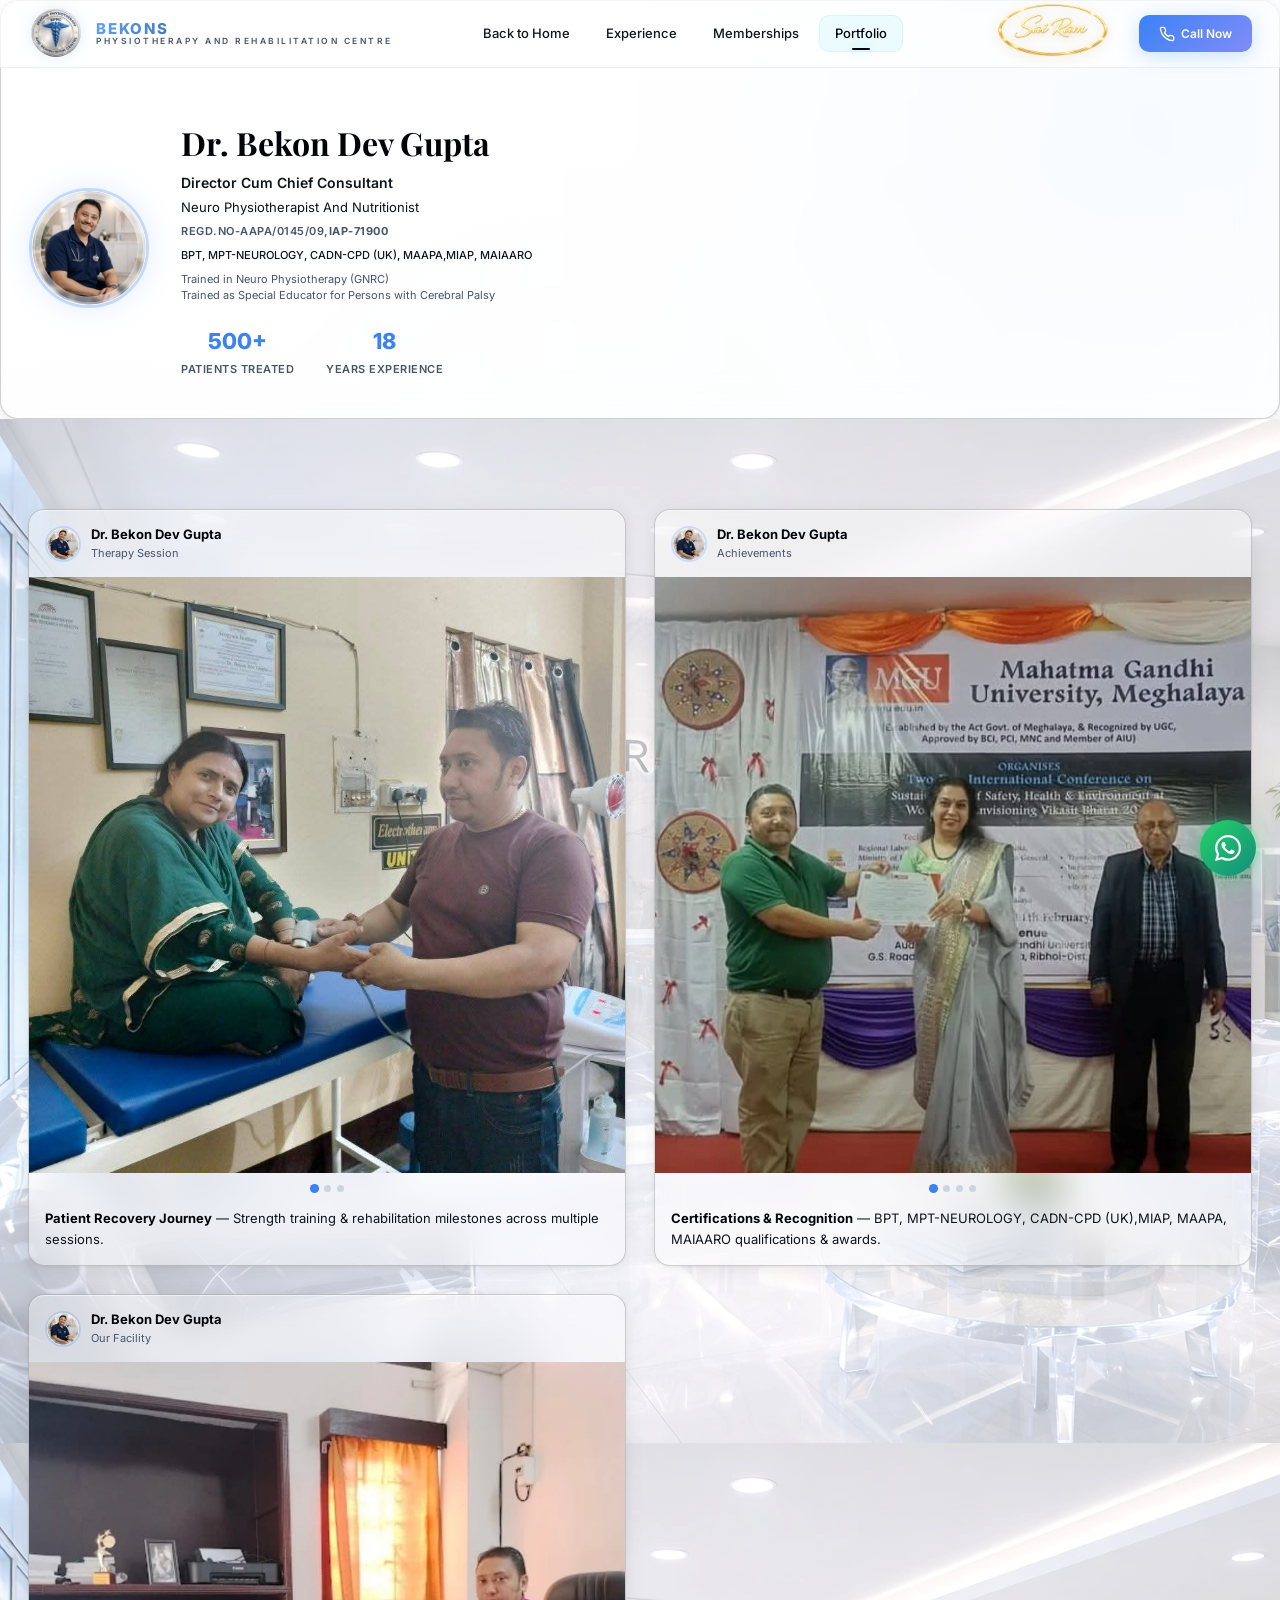
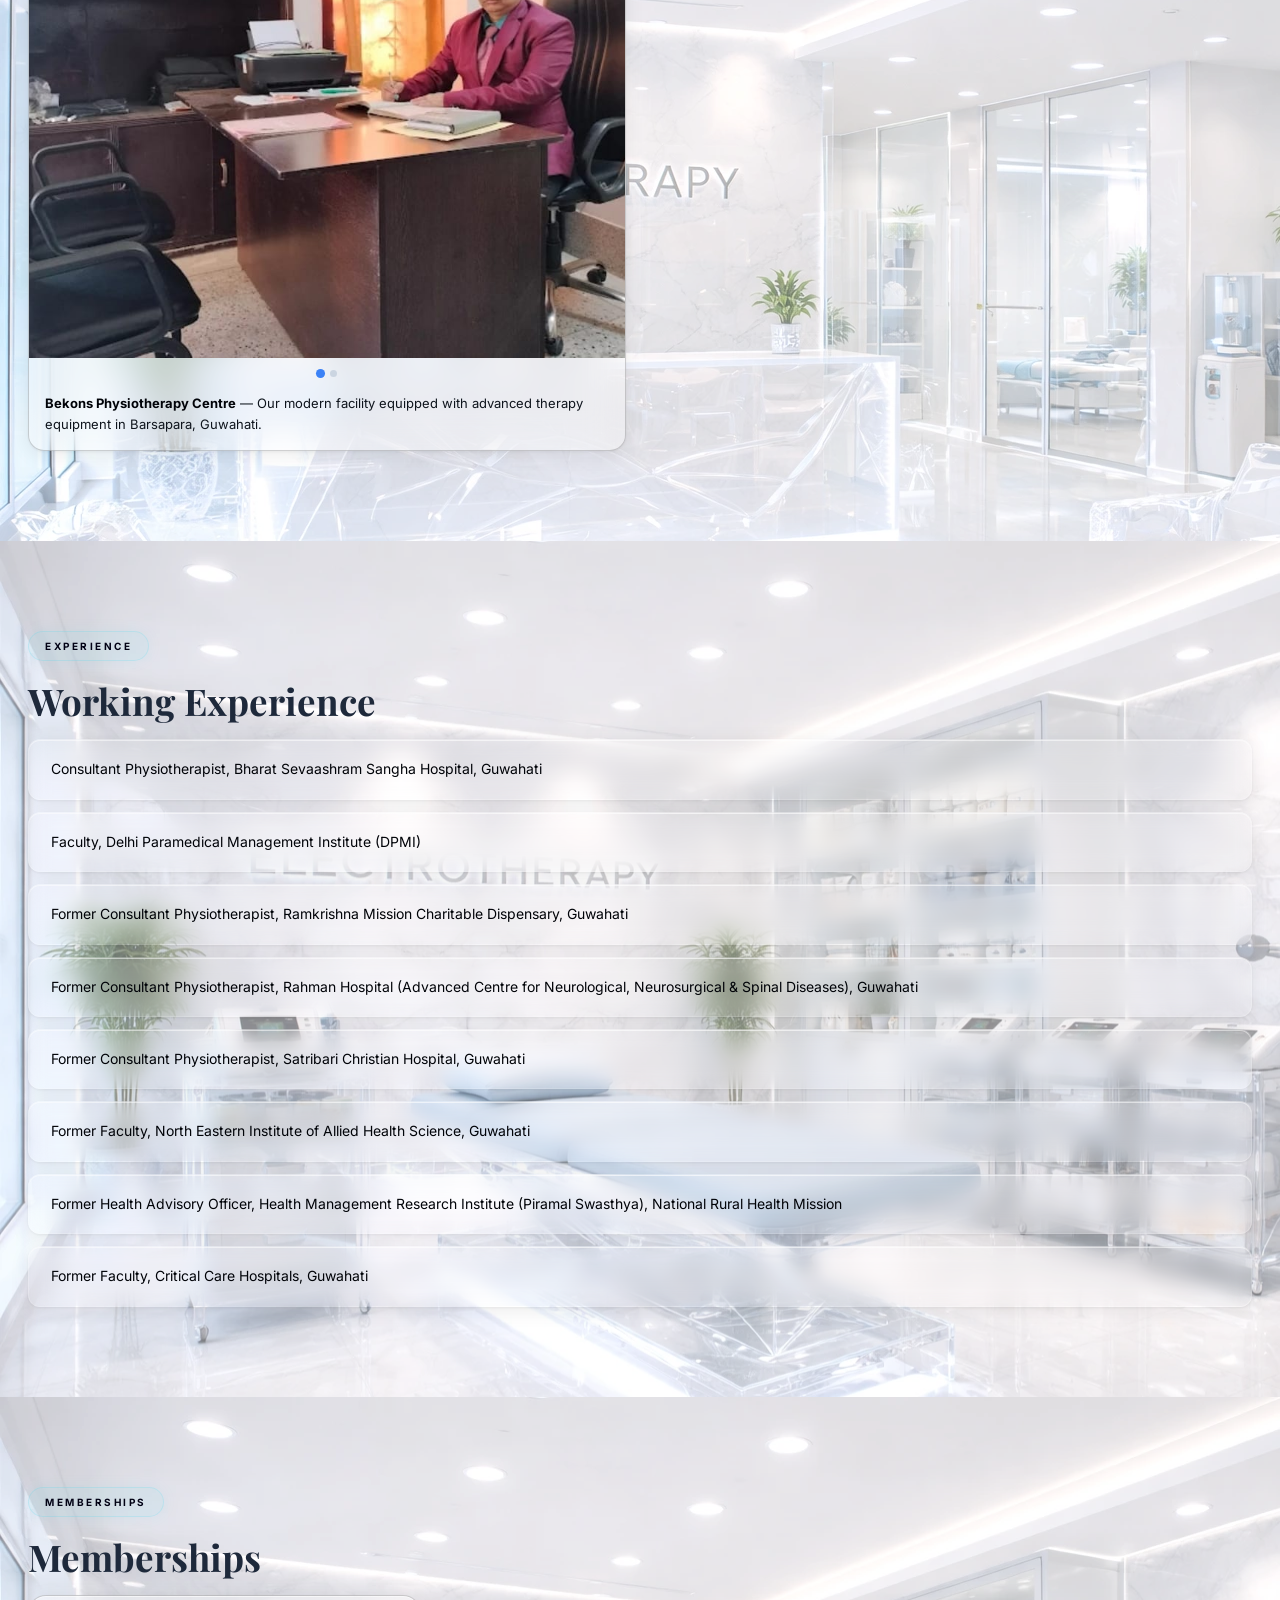
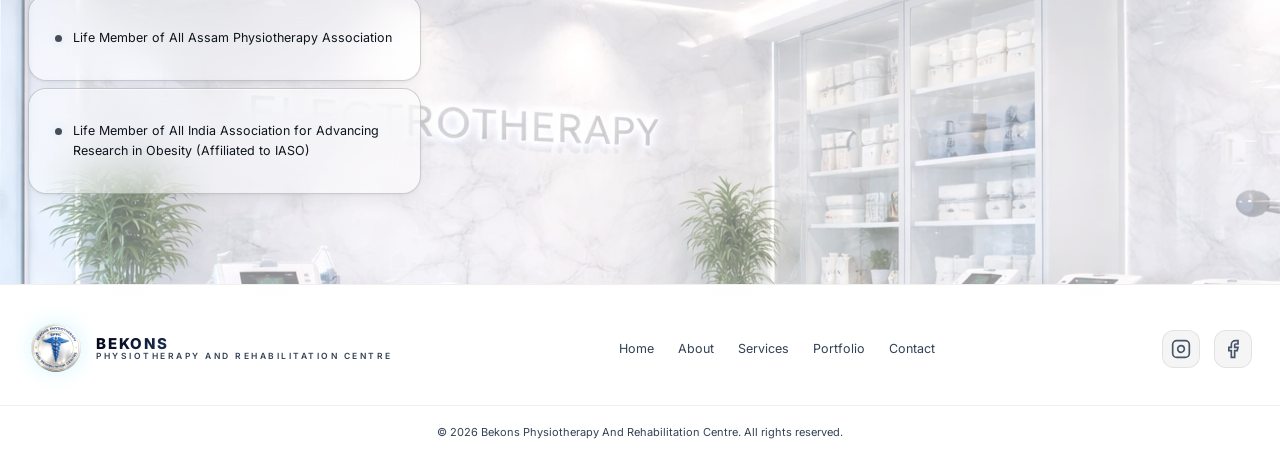
==== commit e704e402: "miap added" ====
--- a/portfolio.html
+++ b/portfolio.html
@@ -66,7 +66,7 @@
           <p class="portfolio-role">Director Cum Chief Consultant</p>
           <p class="portfolio-role-sub">Neuro Physiotherapist And Nutritionist</p>
           <p class="portfolio-reg">REGD.NO-AAPA/0145/09,<b>IAP-71900</b></p>
-          <p class="portfolio-quals">BPT, MPT-NEUROLOGY, CADN-CPD (UK), MAAPA, MAIAARO</p>
+          <p class="portfolio-quals">BPT, MPT-NEUROLOGY, CADN-CPD (UK), MAAPA,MIAP, MAIAARO</p>
           <p class="portfolio-training">Trained in Neuro Physiotherapy (GNRC)<br/>Trained as Special Educator for Persons with Cerebral Palsy</p>
           <div class="portfolio-stats">
             <div class="stat-item">
@@ -143,7 +143,7 @@
           </div>
           <div class="carousel-dots"></div>
           <div class="carousel-caption">
-            <p><strong>Certifications &amp; Recognition</strong> — BPT, MPT-NEUROLOGY, CADN-CPD (UK), MAAPA, MAIAARO qualifications &amp; awards.</p>
+            <p><strong>Certifications &amp; Recognition</strong> — BPT, MPT-NEUROLOGY, CADN-CPD (UK),MIAP, MAAPA, MAIAARO qualifications &amp; awards.</p>
           </div>
         </div>
 
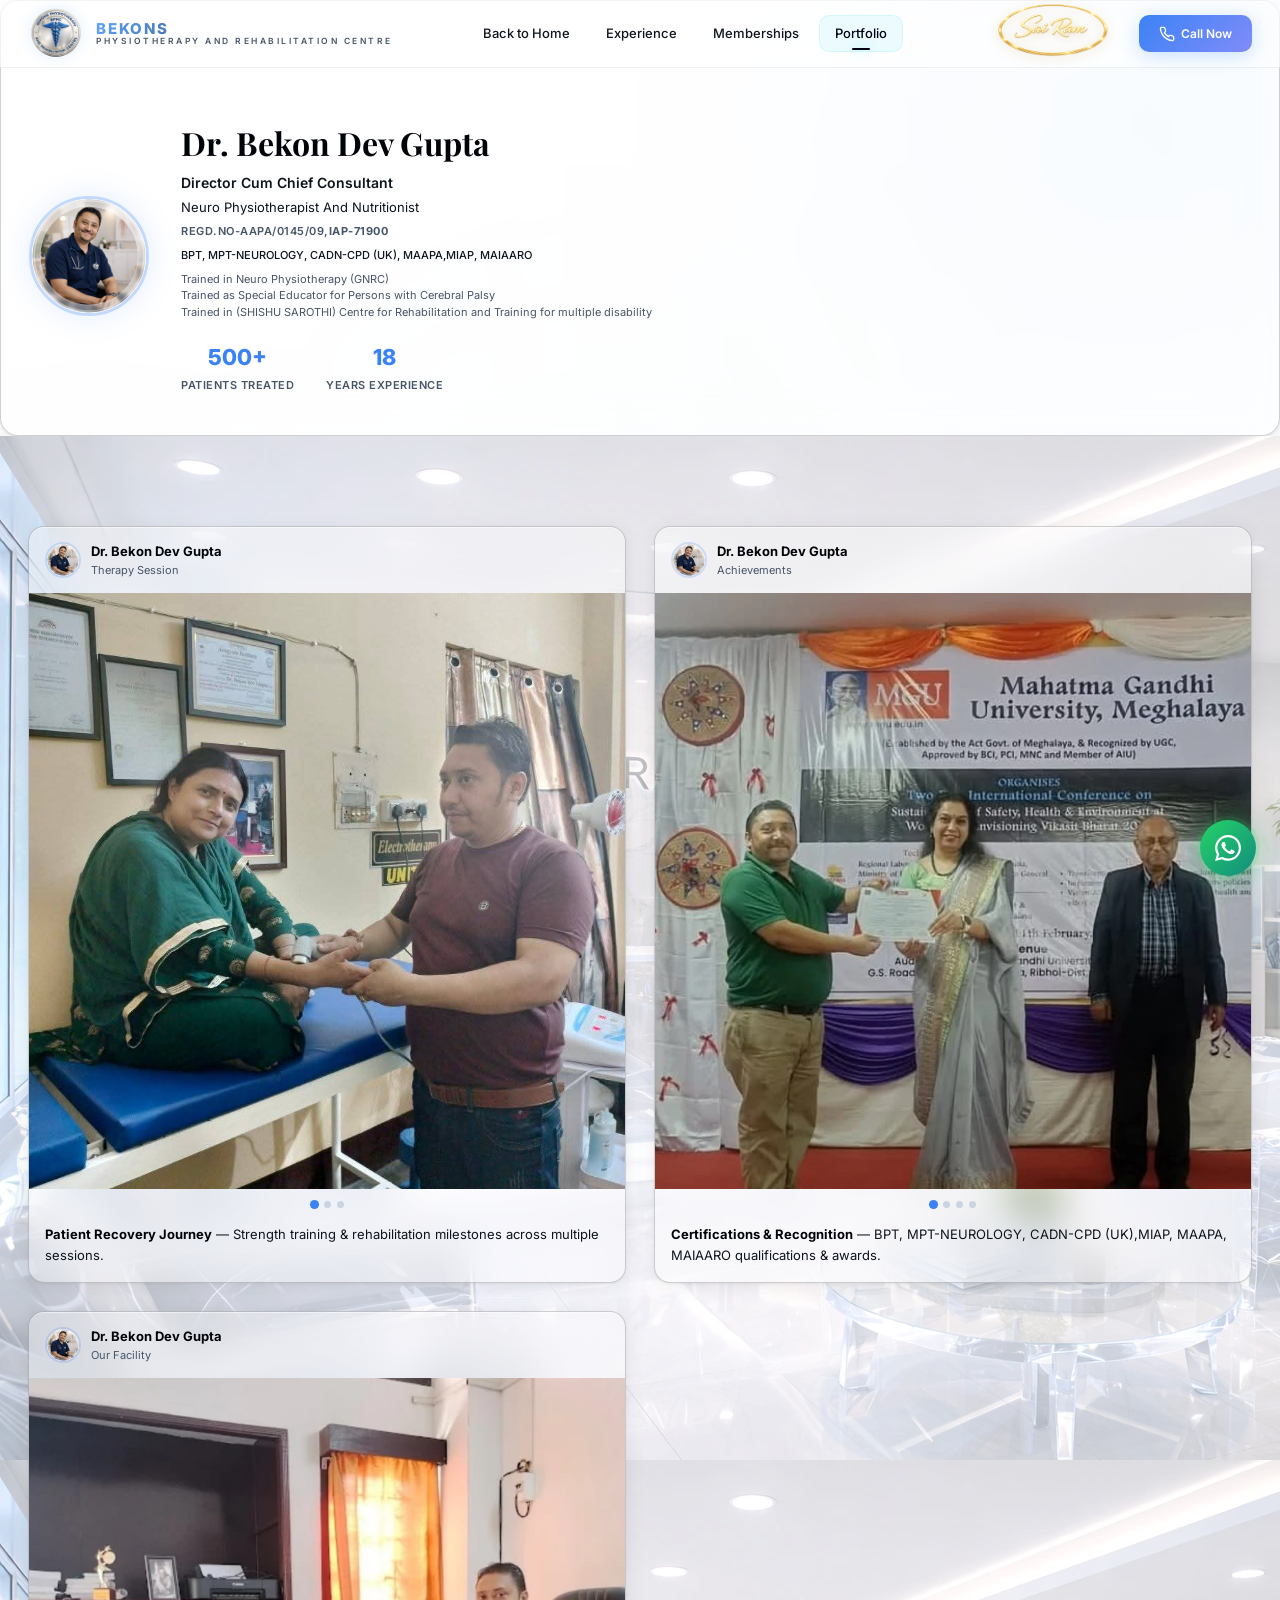
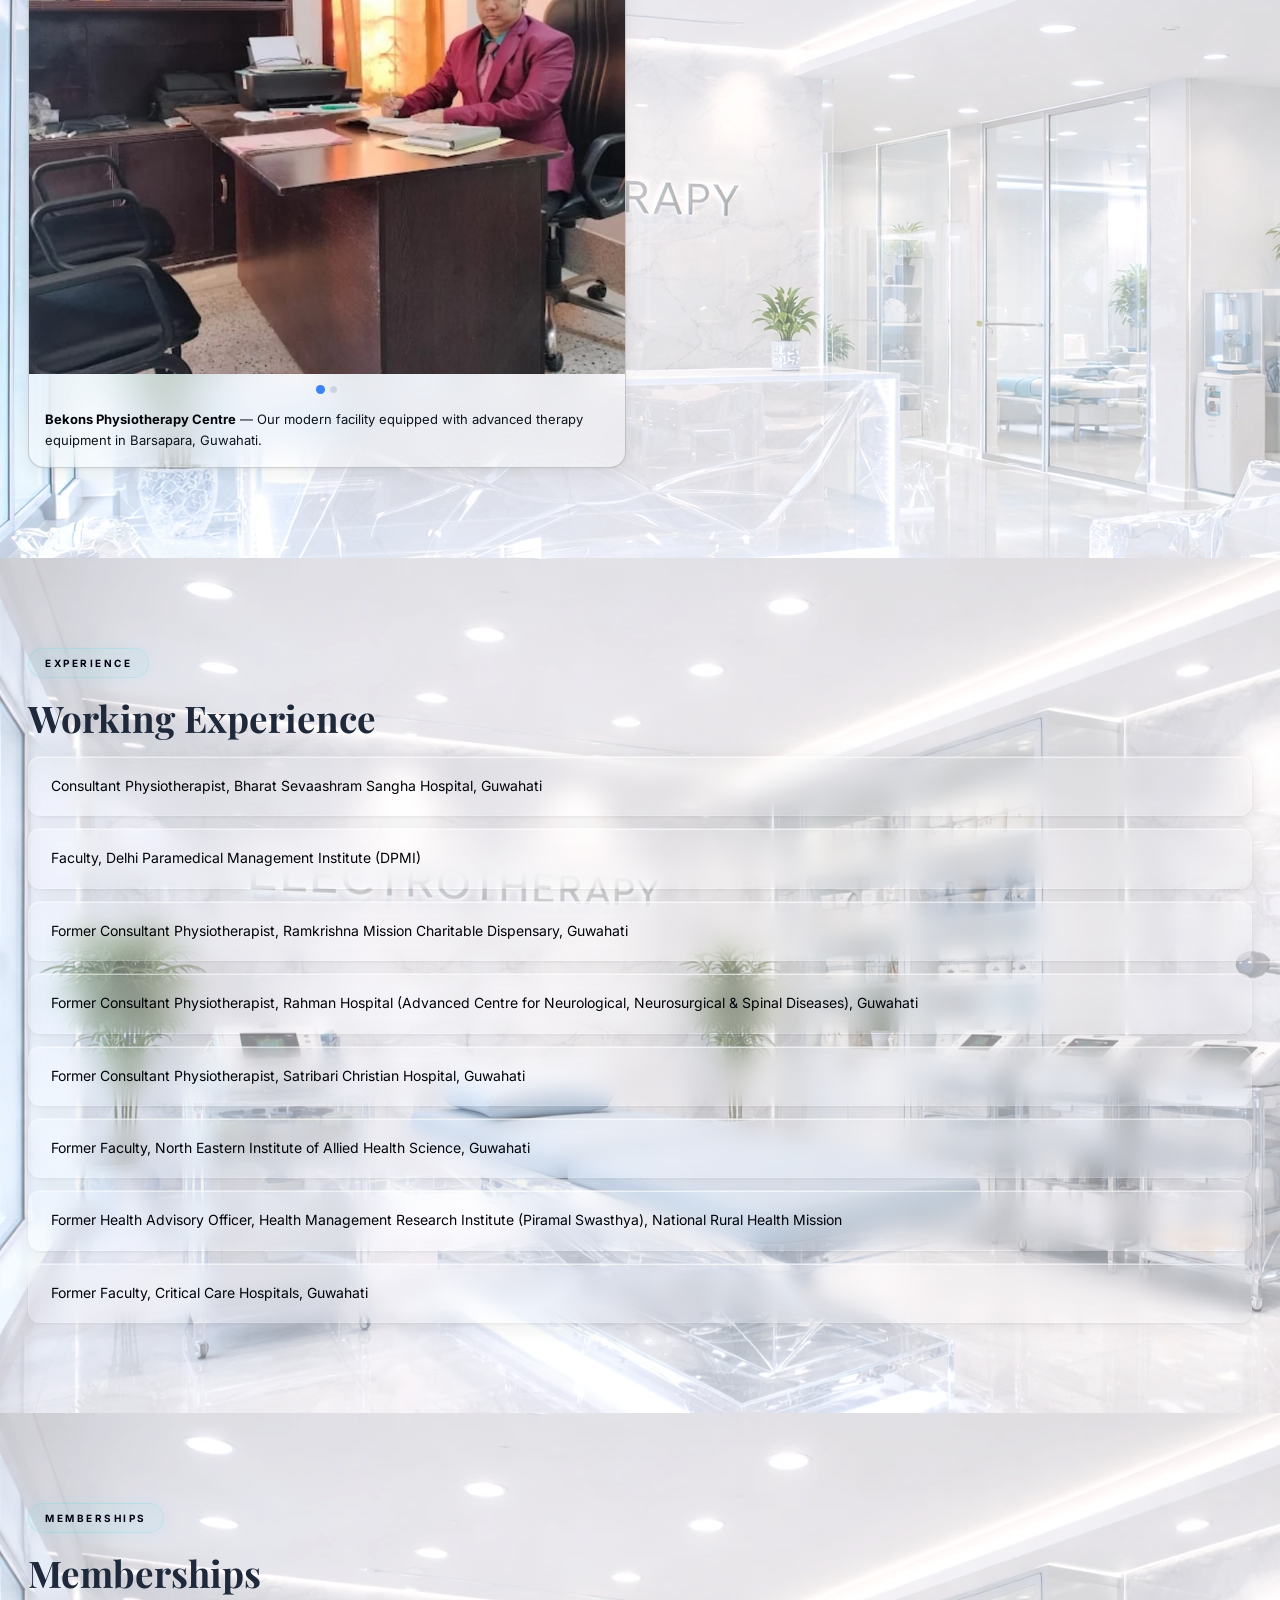
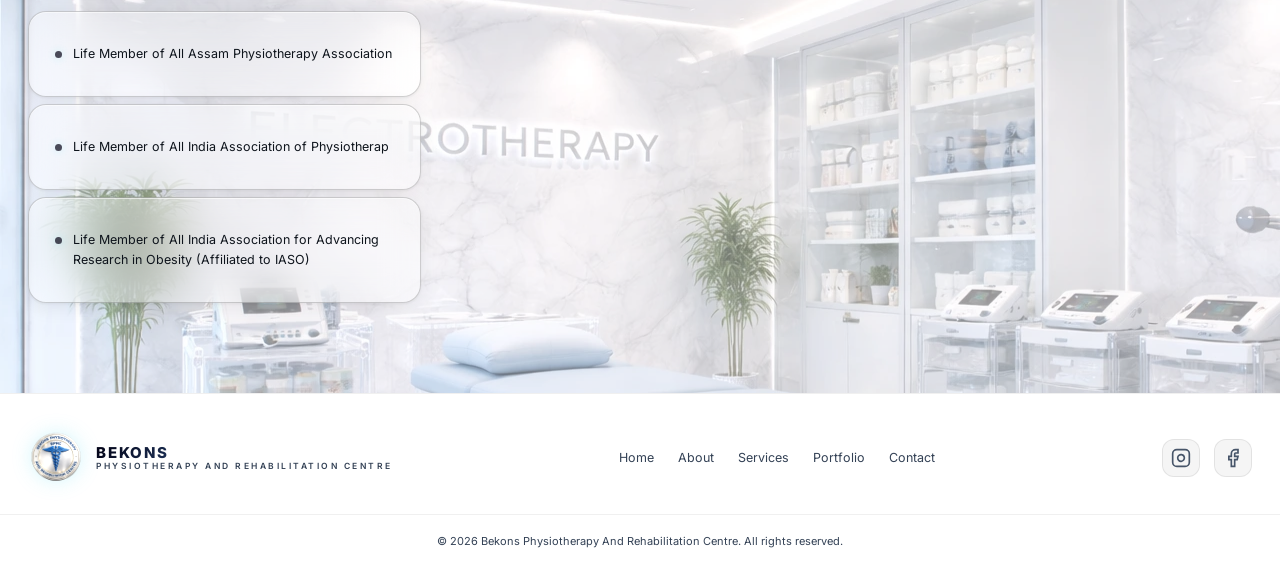
==== commit e71e679d: "minor chnges" ====
--- a/portfolio.html
+++ b/portfolio.html
@@ -67,7 +67,7 @@
           <p class="portfolio-role-sub">Neuro Physiotherapist And Nutritionist</p>
           <p class="portfolio-reg">REGD.NO-AAPA/0145/09,<b>IAP-71900</b></p>
           <p class="portfolio-quals">BPT, MPT-NEUROLOGY, CADN-CPD (UK), MAAPA,MIAP, MAIAARO</p>
-          <p class="portfolio-training">Trained in Neuro Physiotherapy (GNRC)<br/>Trained as Special Educator for Persons with Cerebral Palsy</p>
+          <p class="portfolio-training">Trained in Neuro Physiotherapy (GNRC)<br/>Trained as Special Educator for Persons with Cerebral Palsy<br/>Trained in (SHISHU SAROTHI) Centre for Rehabilitation and Training for multiple disability</p>
           <div class="portfolio-stats">
             <div class="stat-item">
               <span class="stat-num">500+</span>
@@ -256,11 +256,15 @@
     <div class="services-grid">
     
         <ul class="service-list">
-         
+               <div class="glass-panel service-tile">
+        <span class="service-label">
+         <li>Life Member of All Assam Physiotherapy Association</li>
+        </span>
+      </div>
           
              <div class="glass-panel service-tile">
         <span class="service-label">
-         <li>Life Member of All Assam Physiotherapy Association</li>
+         <li>Life Member of All India Association of Physiotherap </li>
         </span>
       </div>
             <div class="glass-panel service-tile">
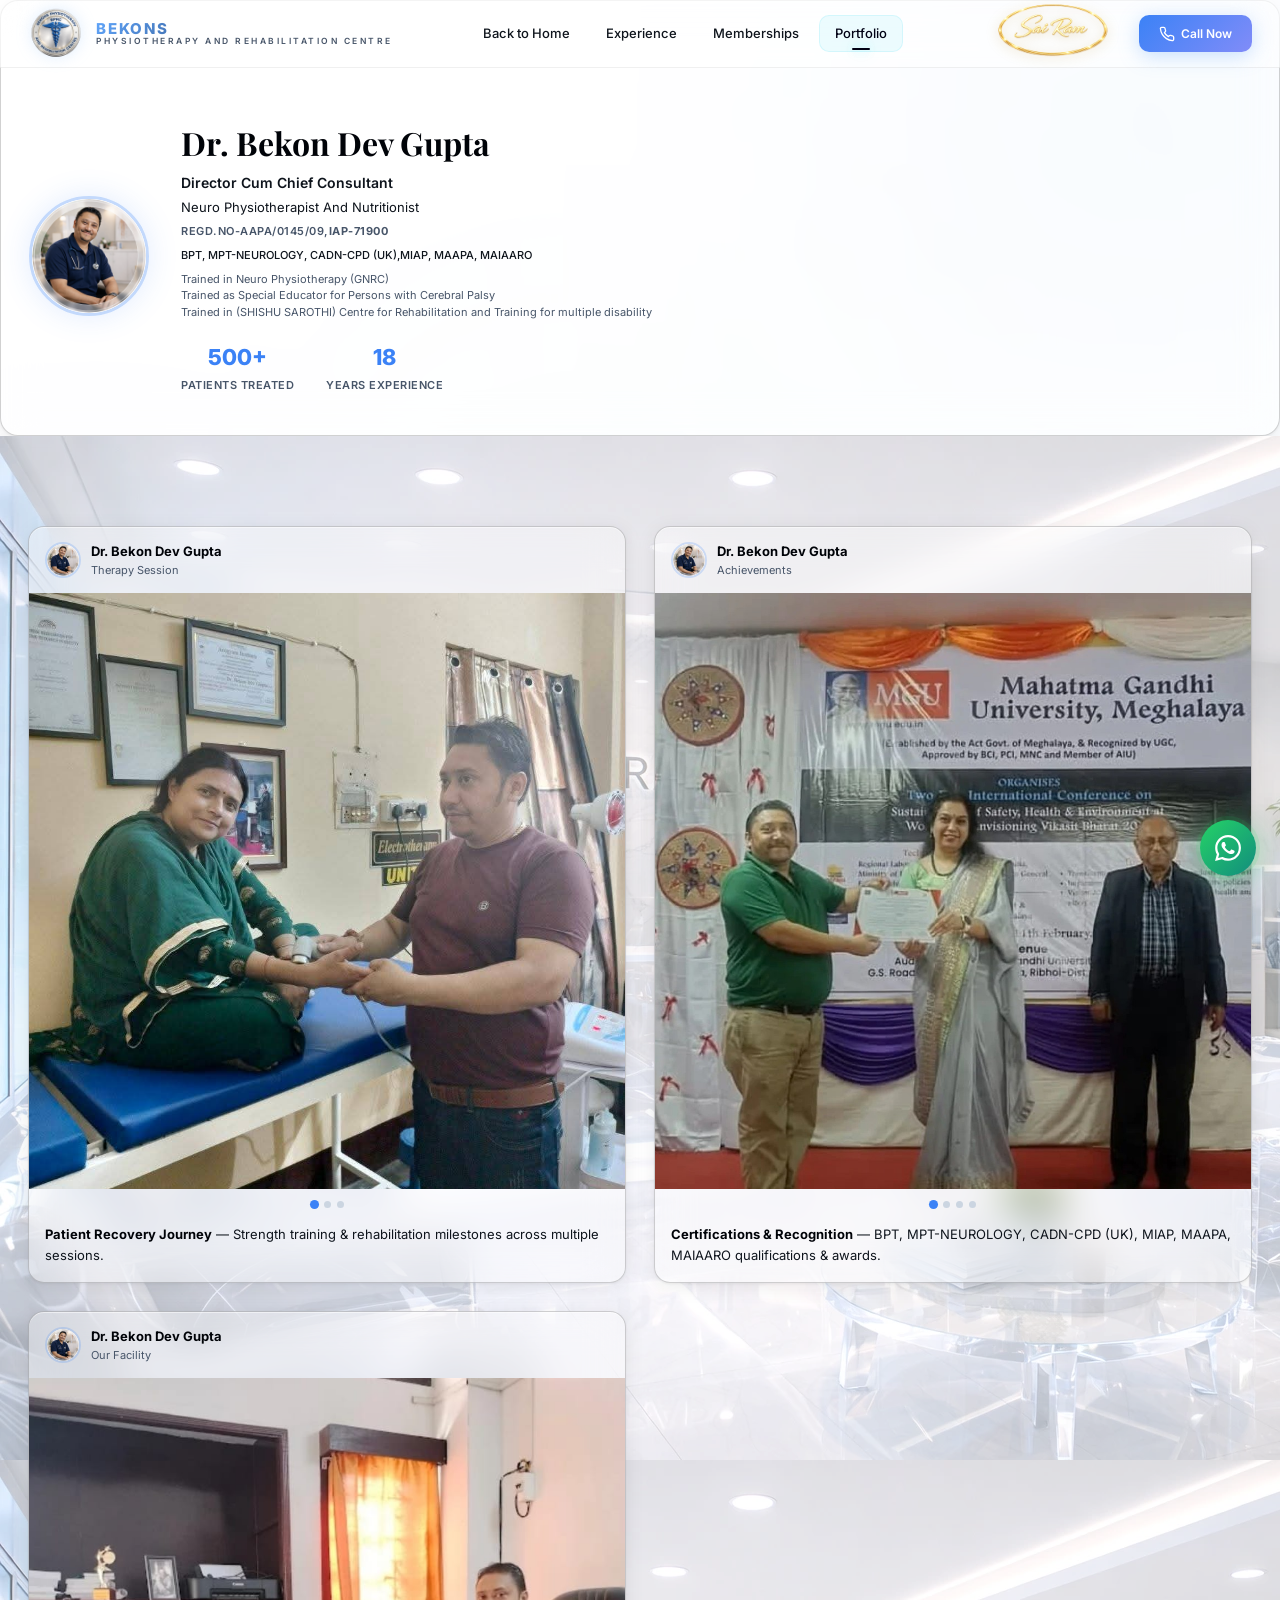
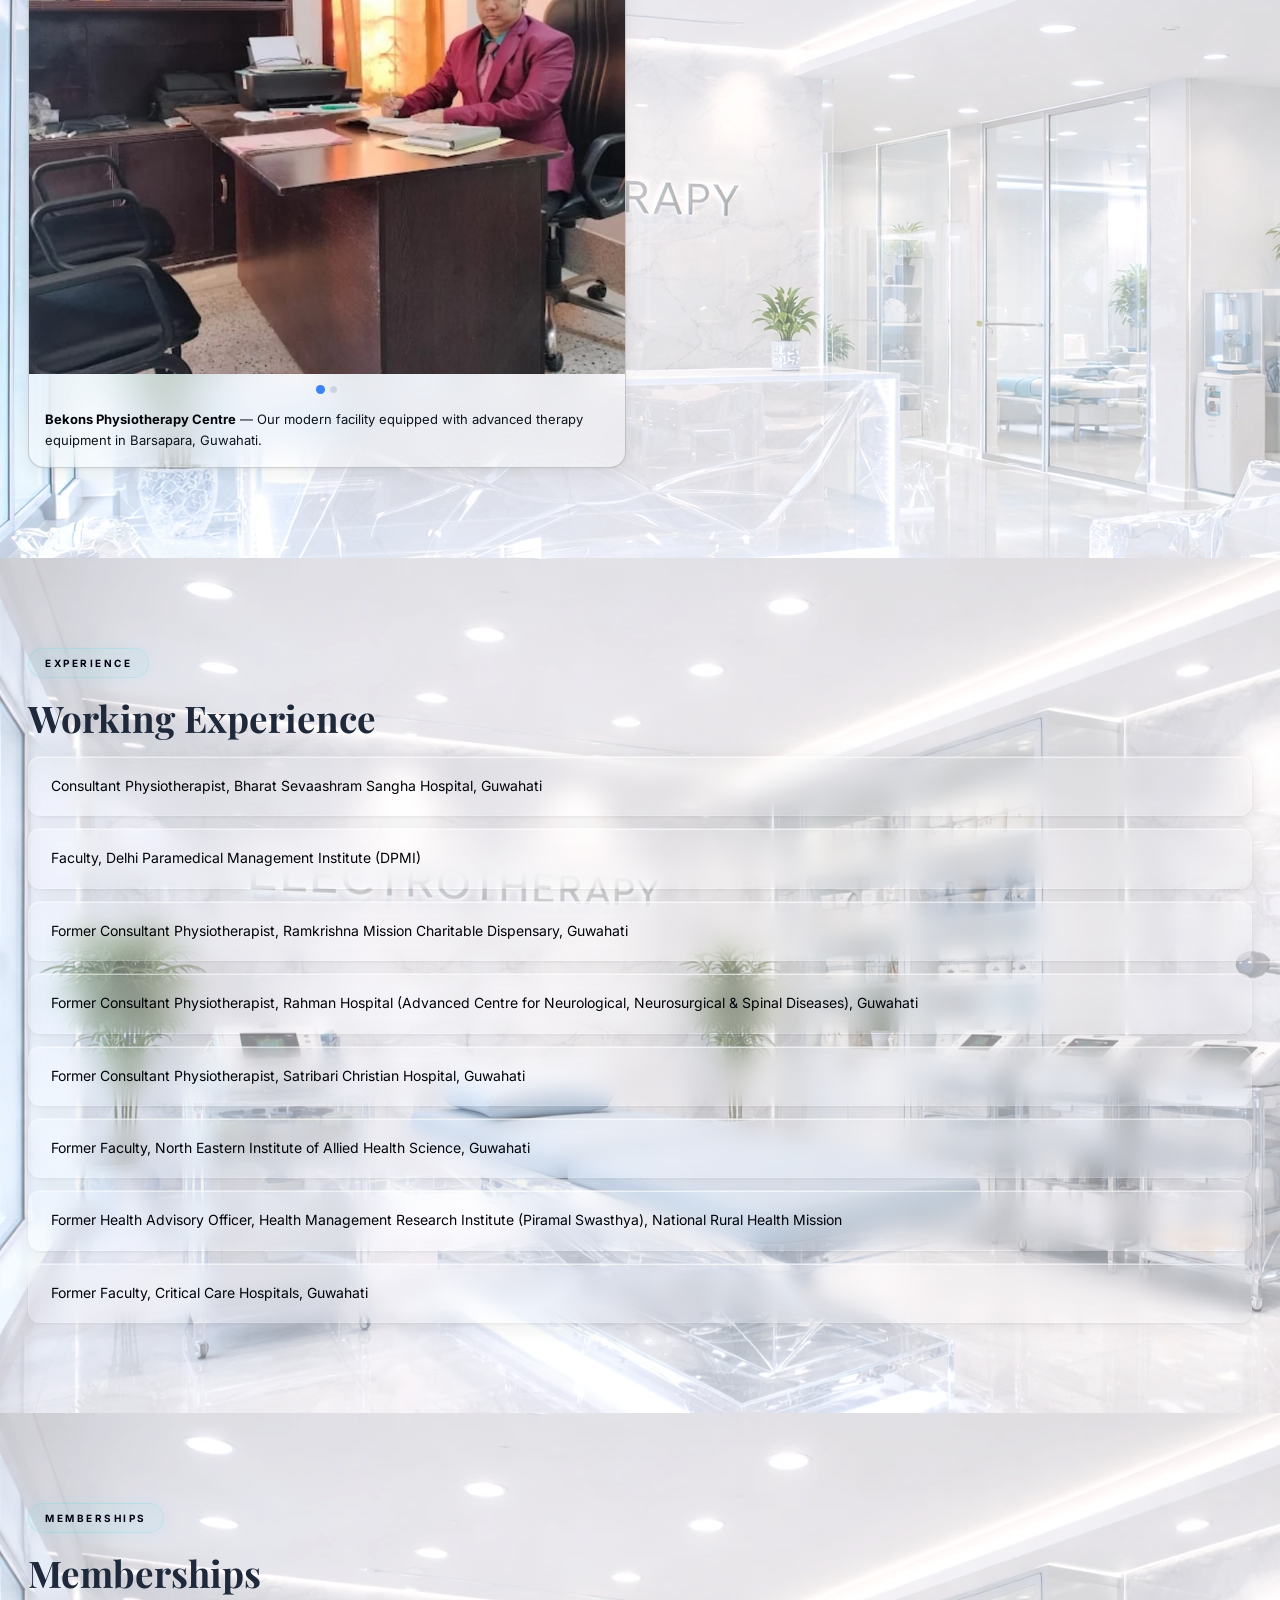
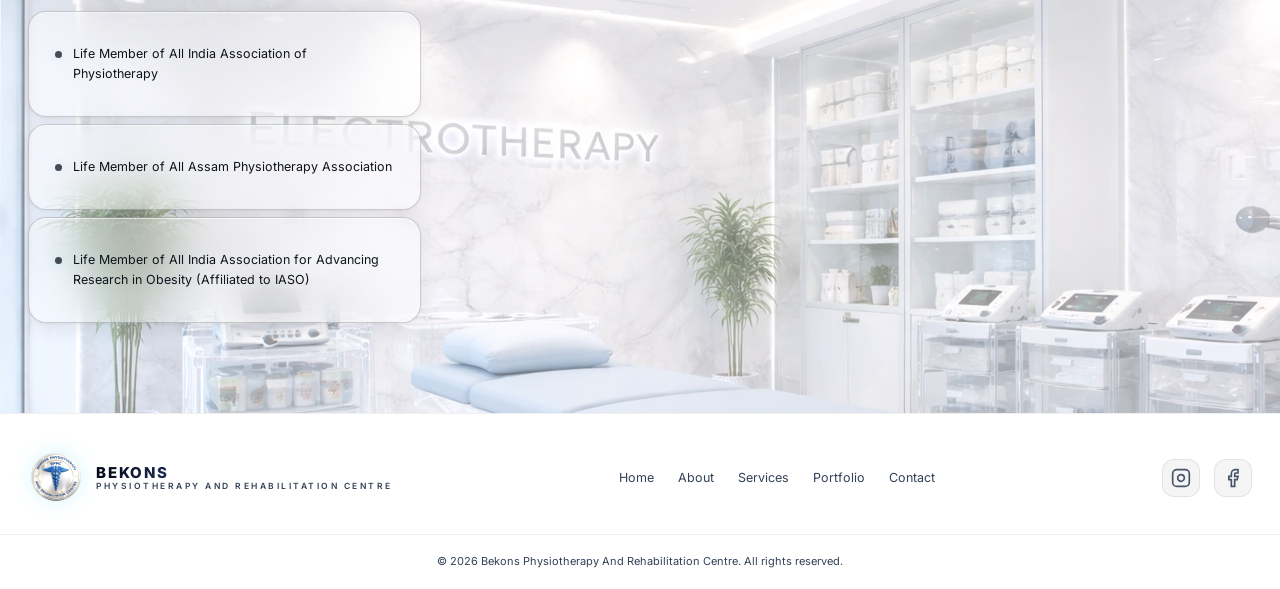
==== commit 84b8f37c: "minor chnge" ====
--- a/portfolio.html
+++ b/portfolio.html
@@ -66,7 +66,7 @@
           <p class="portfolio-role">Director Cum Chief Consultant</p>
           <p class="portfolio-role-sub">Neuro Physiotherapist And Nutritionist</p>
           <p class="portfolio-reg">REGD.NO-AAPA/0145/09,<b>IAP-71900</b></p>
-          <p class="portfolio-quals">BPT, MPT-NEUROLOGY, CADN-CPD (UK), MAAPA,MIAP, MAIAARO</p>
+          <p class="portfolio-quals">BPT, MPT-NEUROLOGY, CADN-CPD (UK),MIAP, MAAPA, MAIAARO</p>
           <p class="portfolio-training">Trained in Neuro Physiotherapy (GNRC)<br/>Trained as Special Educator for Persons with Cerebral Palsy<br/>Trained in (SHISHU SAROTHI) Centre for Rehabilitation and Training for multiple disability</p>
           <div class="portfolio-stats">
             <div class="stat-item">
@@ -143,7 +143,7 @@
           </div>
           <div class="carousel-dots"></div>
           <div class="carousel-caption">
-            <p><strong>Certifications &amp; Recognition</strong> — BPT, MPT-NEUROLOGY, CADN-CPD (UK),MIAP, MAAPA, MAIAARO qualifications &amp; awards.</p>
+            <p><strong>Certifications &amp; Recognition</strong> — BPT, MPT-NEUROLOGY, CADN-CPD (UK), MIAP, MAAPA, MAIAARO qualifications &amp; awards.</p>
           </div>
         </div>
 
@@ -256,15 +256,15 @@
     <div class="services-grid">
     
         <ul class="service-list">
-               <div class="glass-panel service-tile">
-        <span class="service-label">
-         <li>Life Member of All Assam Physiotherapy Association</li>
-        </span>
-      </div>
           
              <div class="glass-panel service-tile">
         <span class="service-label">
-         <li>Life Member of All India Association of Physiotherap </li>
+         <li>Life Member of All India Association of Physiotherapy </li>
+        </span>
+      </div>
+             <div class="glass-panel service-tile">
+        <span class="service-label">
+         <li>Life Member of All Assam Physiotherapy Association</li>
         </span>
       </div>
             <div class="glass-panel service-tile">
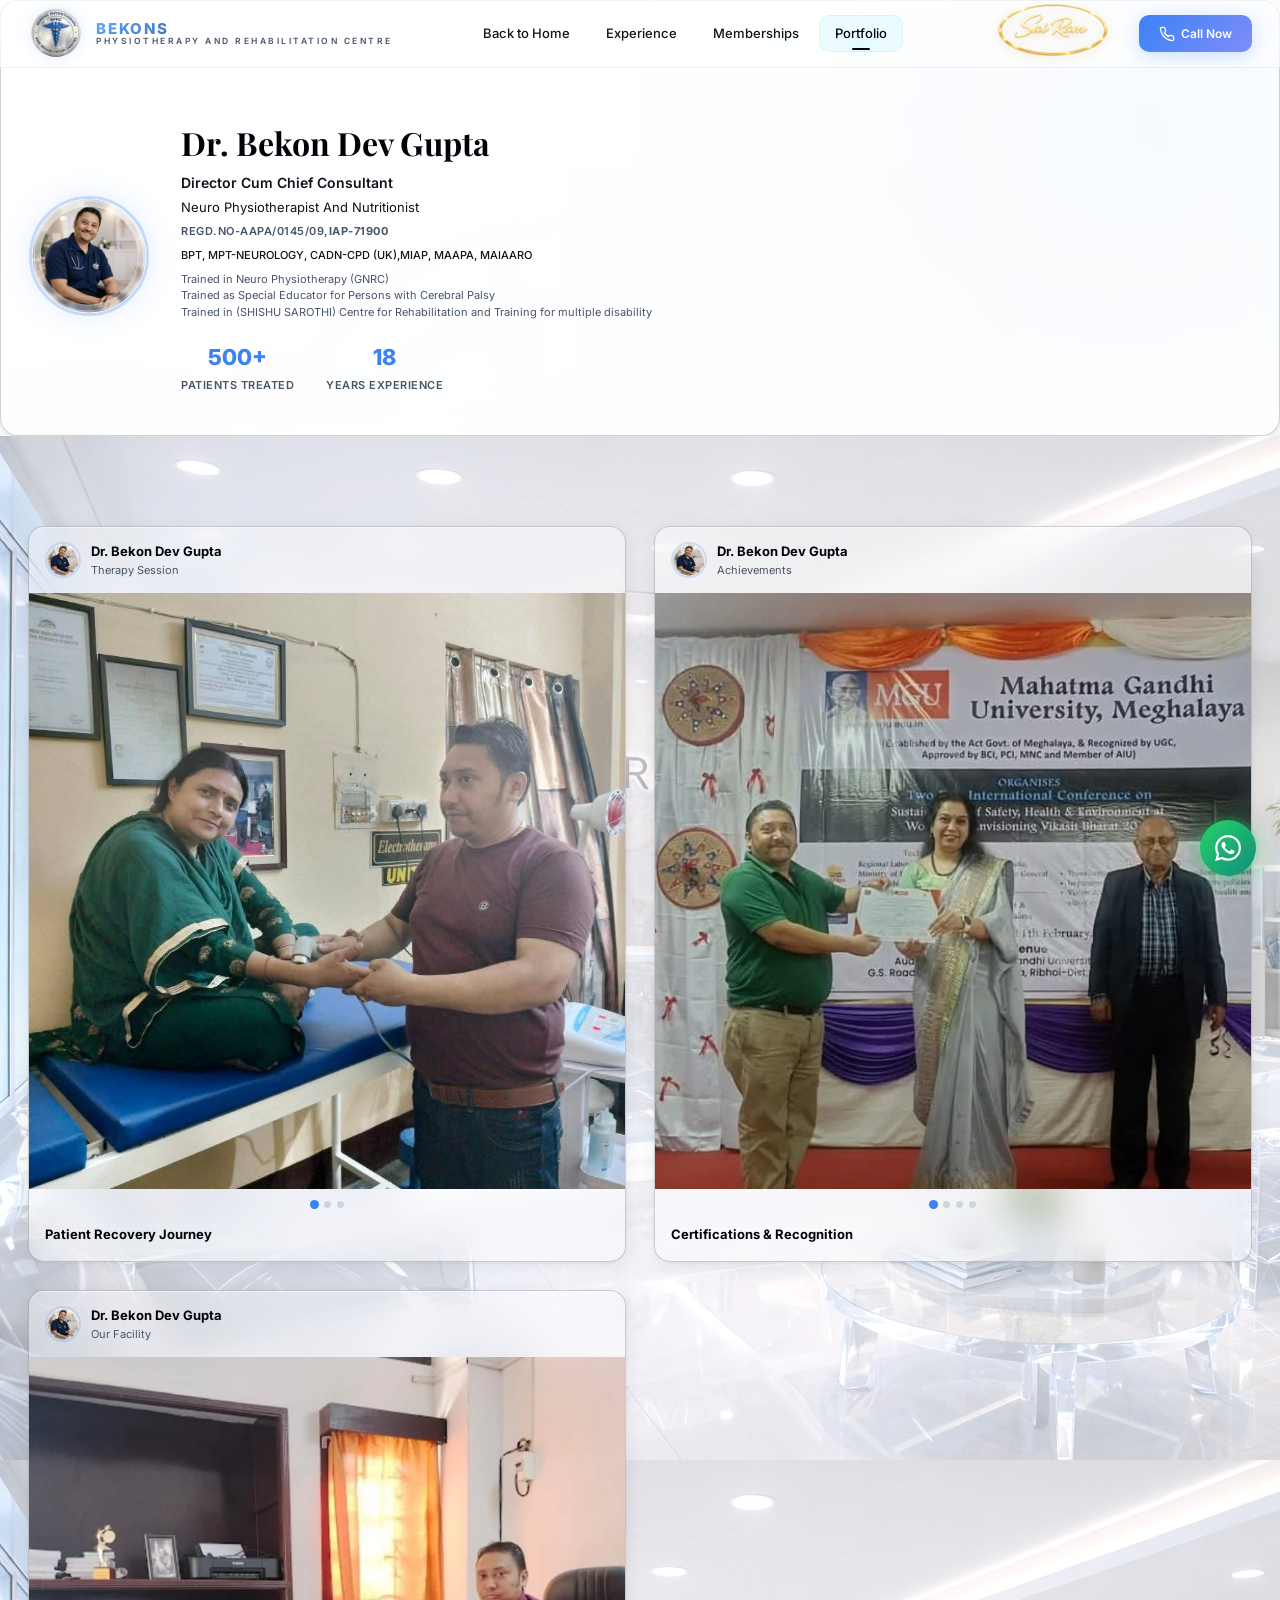
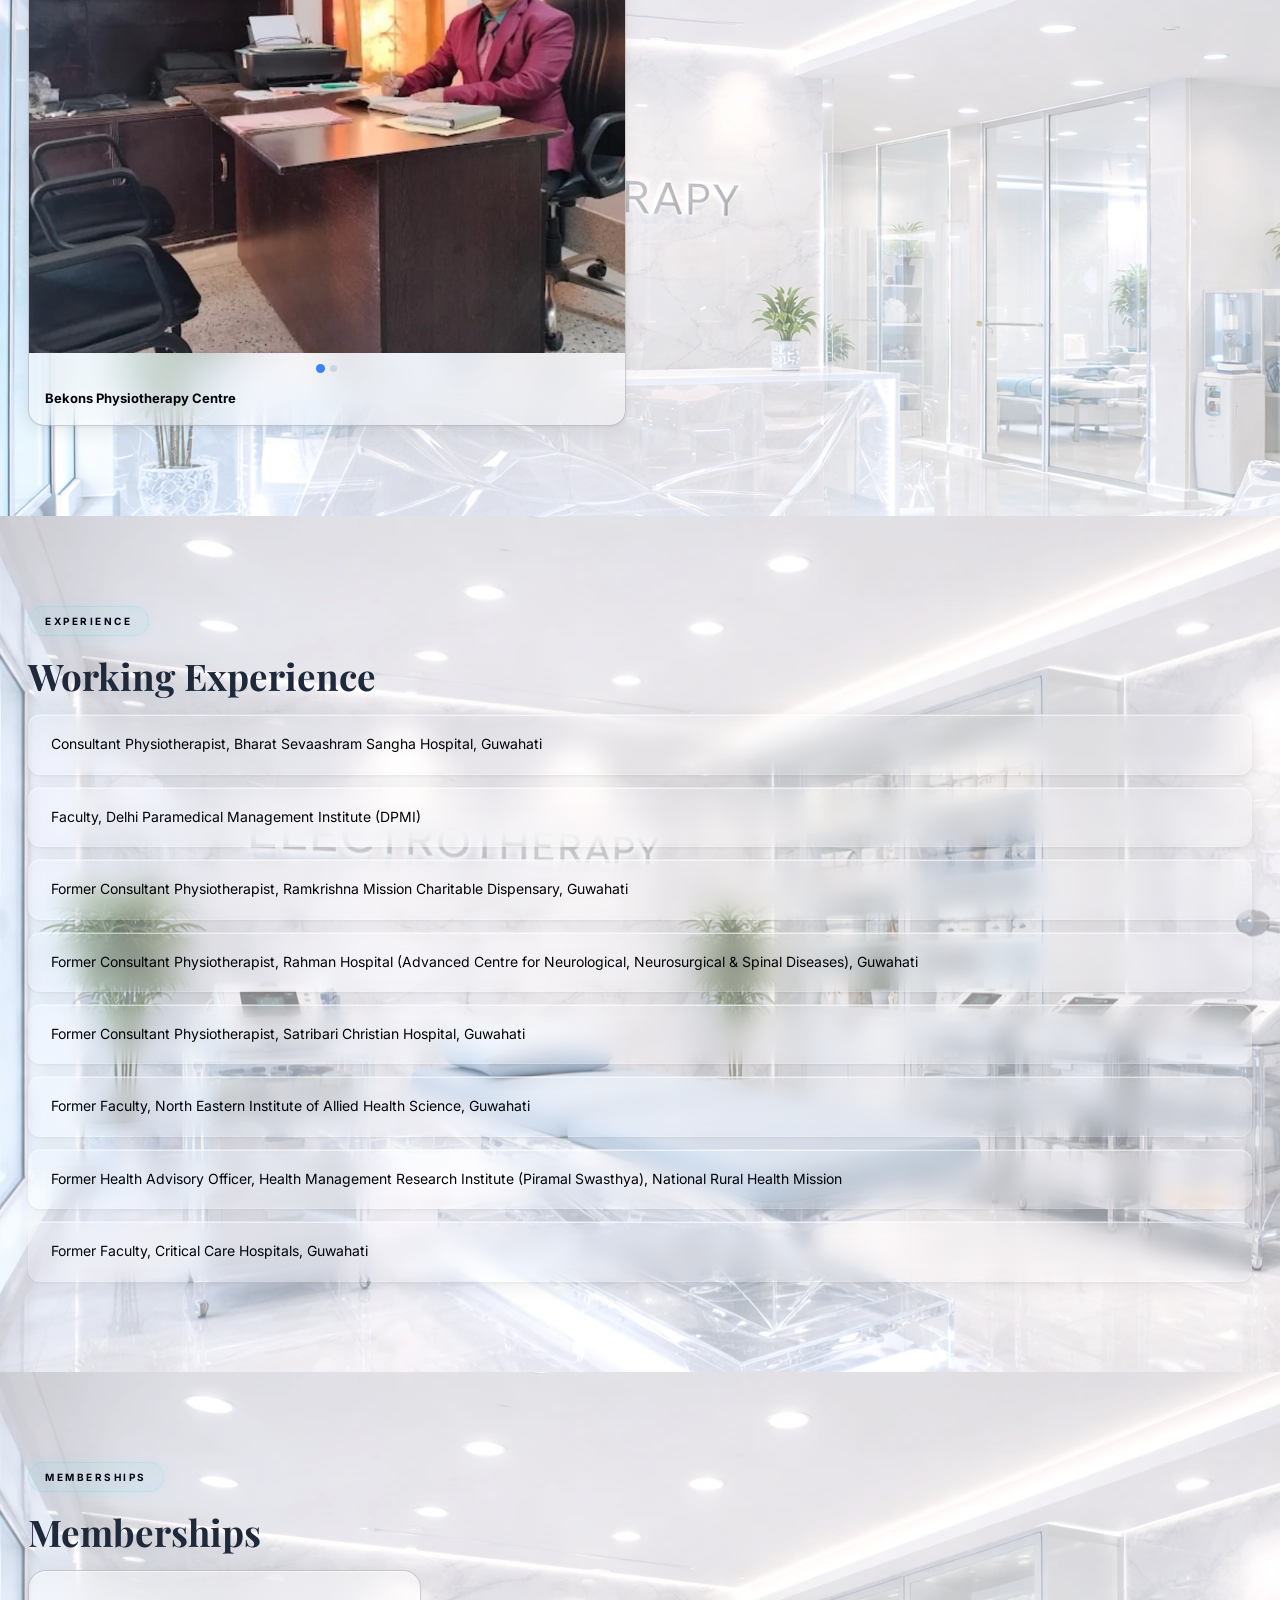
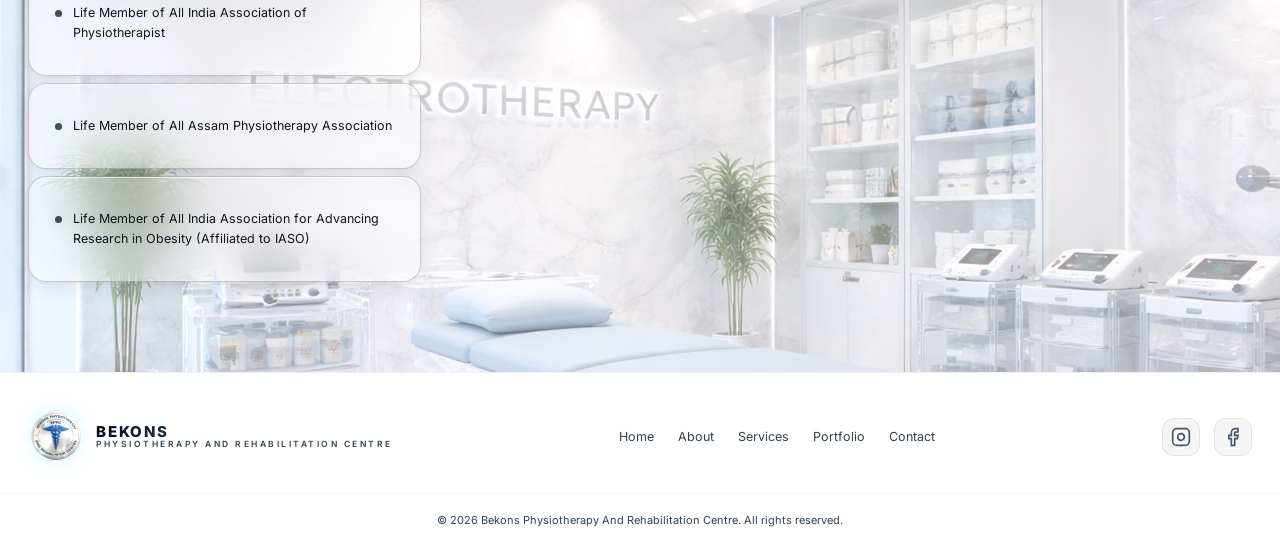
==== commit f844795f: "small change" ====
--- a/portfolio.html
+++ b/portfolio.html
@@ -114,7 +114,7 @@
           </div>
           <div class="carousel-dots"></div>
           <div class="carousel-caption">
-            <p><strong>Patient Recovery Journey</strong> — Strength training &amp; rehabilitation milestones across multiple sessions.</p>
+            <p><strong>Patient Recovery Journey</strong></p>
           </div>
         </div>
 
@@ -143,7 +143,7 @@
           </div>
           <div class="carousel-dots"></div>
           <div class="carousel-caption">
-            <p><strong>Certifications &amp; Recognition</strong> — BPT, MPT-NEUROLOGY, CADN-CPD (UK), MIAP, MAAPA, MAIAARO qualifications &amp; awards.</p>
+            <p><strong>Certifications &amp; Recognition</strong> </p>
           </div>
         </div>
 
@@ -171,7 +171,7 @@
           </div>
           <div class="carousel-dots"></div>
           <div class="carousel-caption">
-            <p><strong>Bekons Physiotherapy Centre</strong> — Our modern facility equipped with advanced therapy equipment in Barsapara, Guwahati.</p>
+            <p><strong>Bekons Physiotherapy Centre</strong></p>
           </div>
         </div>
 
@@ -259,7 +259,7 @@
           
              <div class="glass-panel service-tile">
         <span class="service-label">
-         <li>Life Member of All India Association of Physiotherapy </li>
+         <li>Life Member of All India Association of Physiotherapist </li>
         </span>
       </div>
              <div class="glass-panel service-tile">
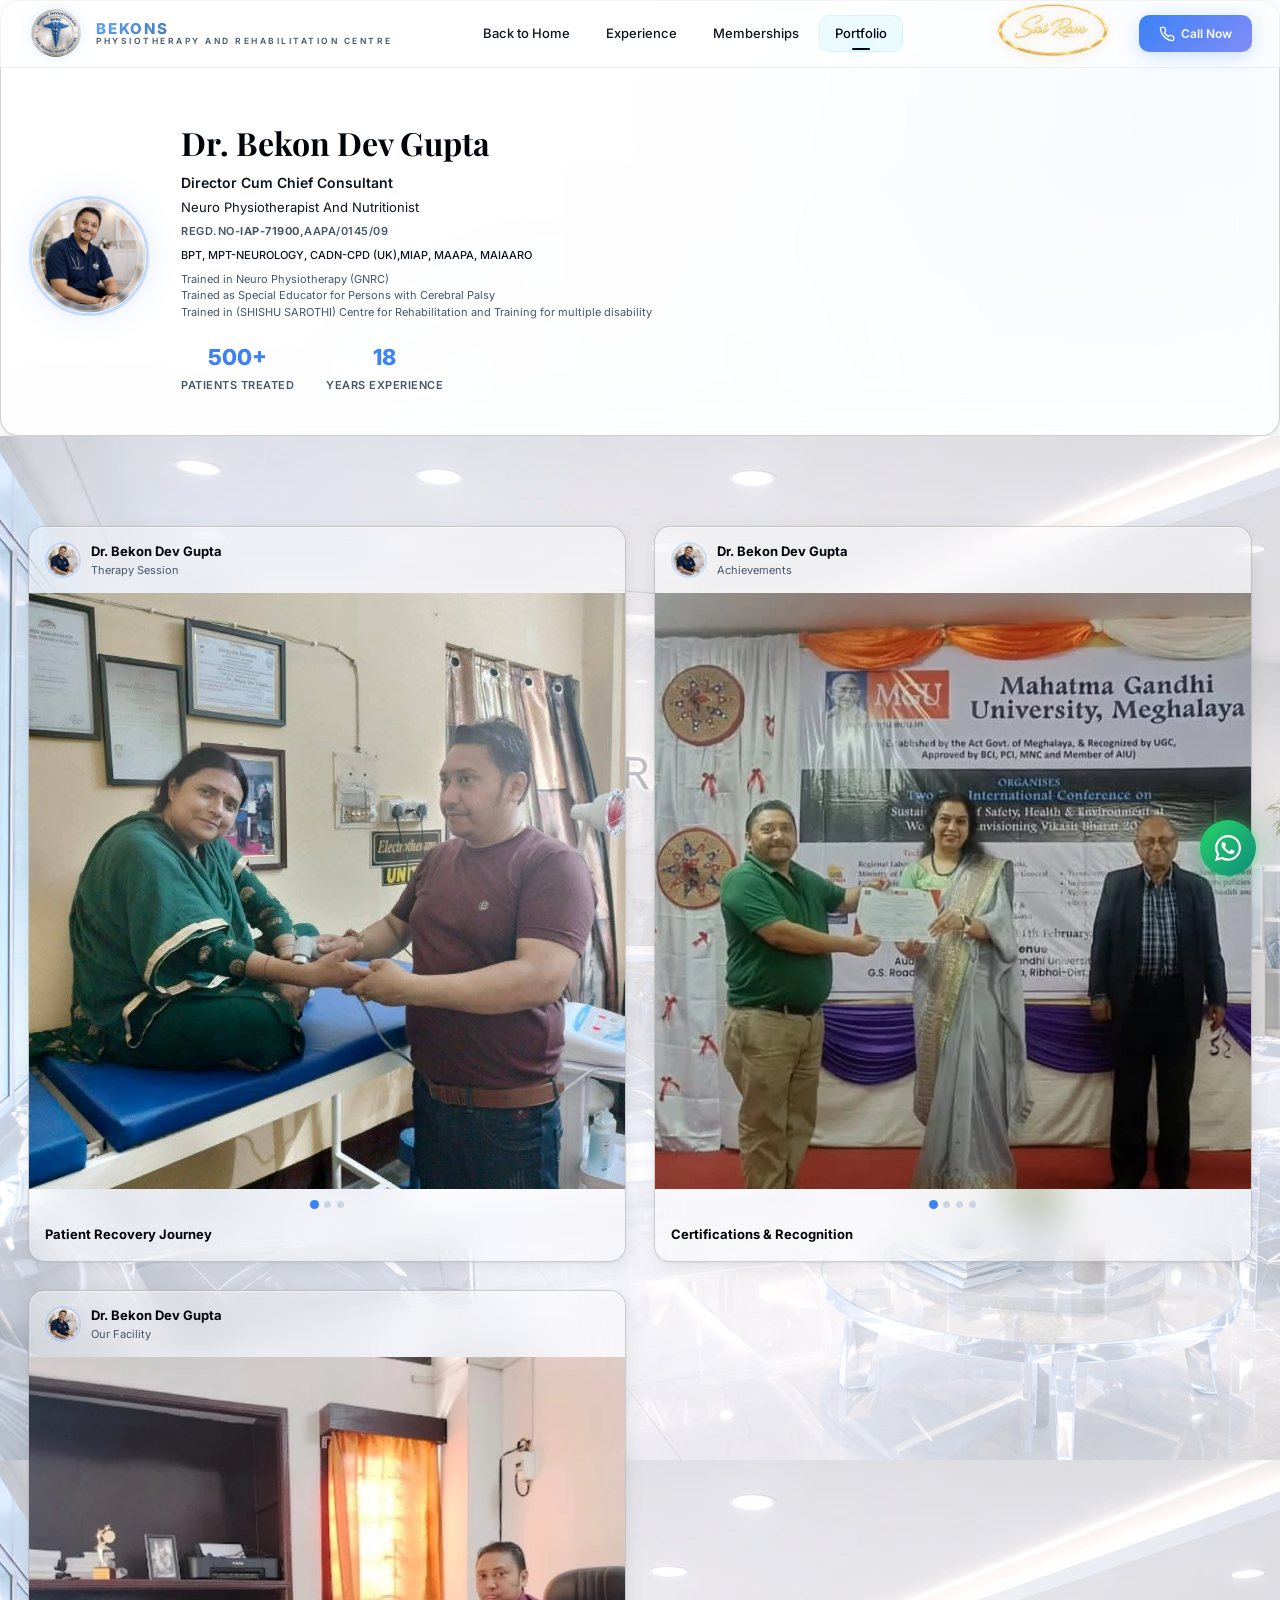
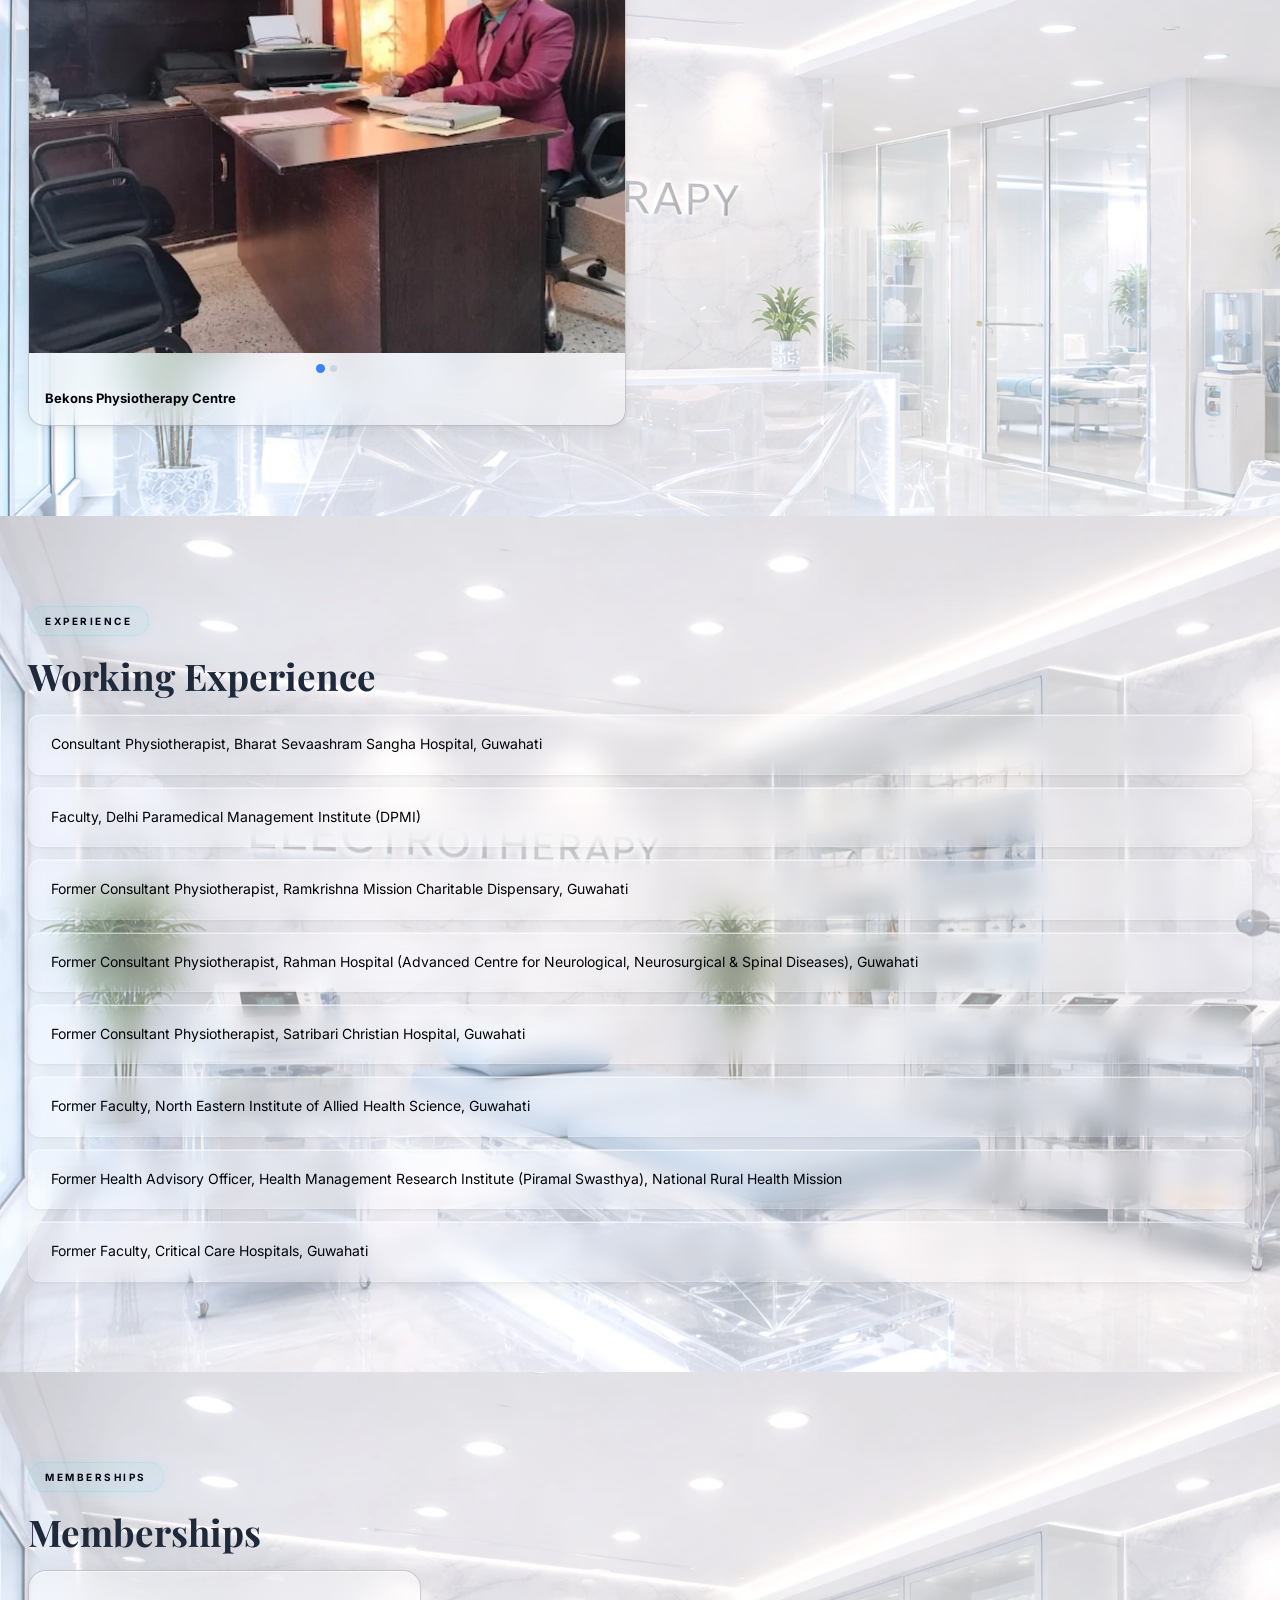
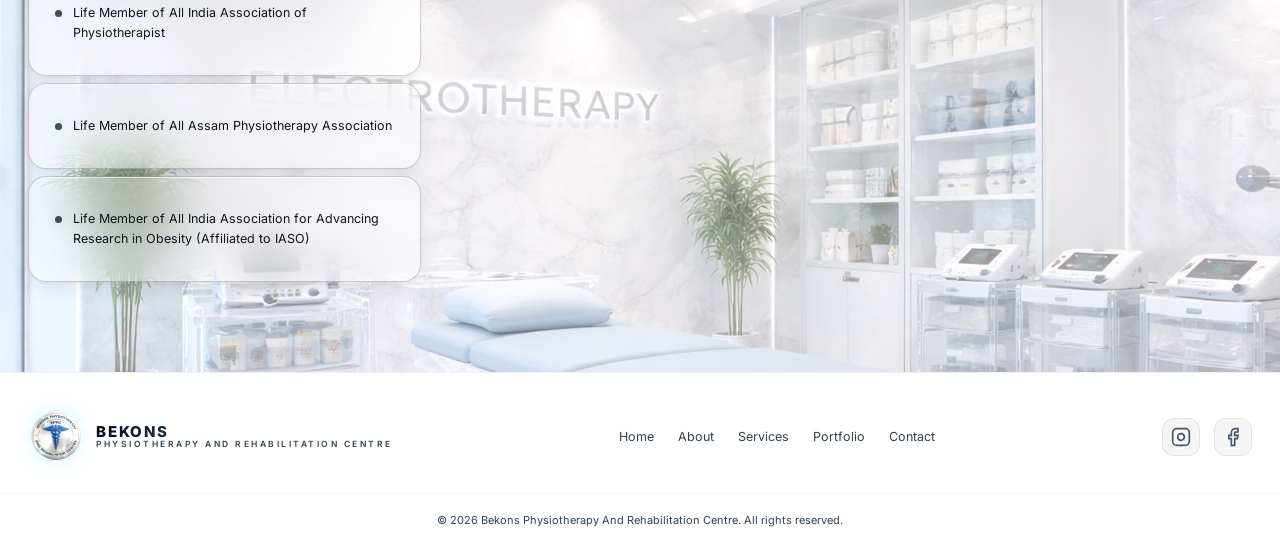
==== commit 52566b5e: "minor chnge" ====
--- a/portfolio.html
+++ b/portfolio.html
@@ -65,7 +65,7 @@
           <h1 class="portfolio-name">Dr. Bekon Dev Gupta</h1>
           <p class="portfolio-role">Director Cum Chief Consultant</p>
           <p class="portfolio-role-sub">Neuro Physiotherapist And Nutritionist</p>
-          <p class="portfolio-reg">REGD.NO-AAPA/0145/09,<b>IAP-71900</b></p>
+          <p class="portfolio-reg">REGD.NO-<b>IAP-71900</b>,AAPA/0145/09</p>
           <p class="portfolio-quals">BPT, MPT-NEUROLOGY, CADN-CPD (UK),MIAP, MAAPA, MAIAARO</p>
           <p class="portfolio-training">Trained in Neuro Physiotherapy (GNRC)<br/>Trained as Special Educator for Persons with Cerebral Palsy<br/>Trained in (SHISHU SAROTHI) Centre for Rehabilitation and Training for multiple disability</p>
           <div class="portfolio-stats">
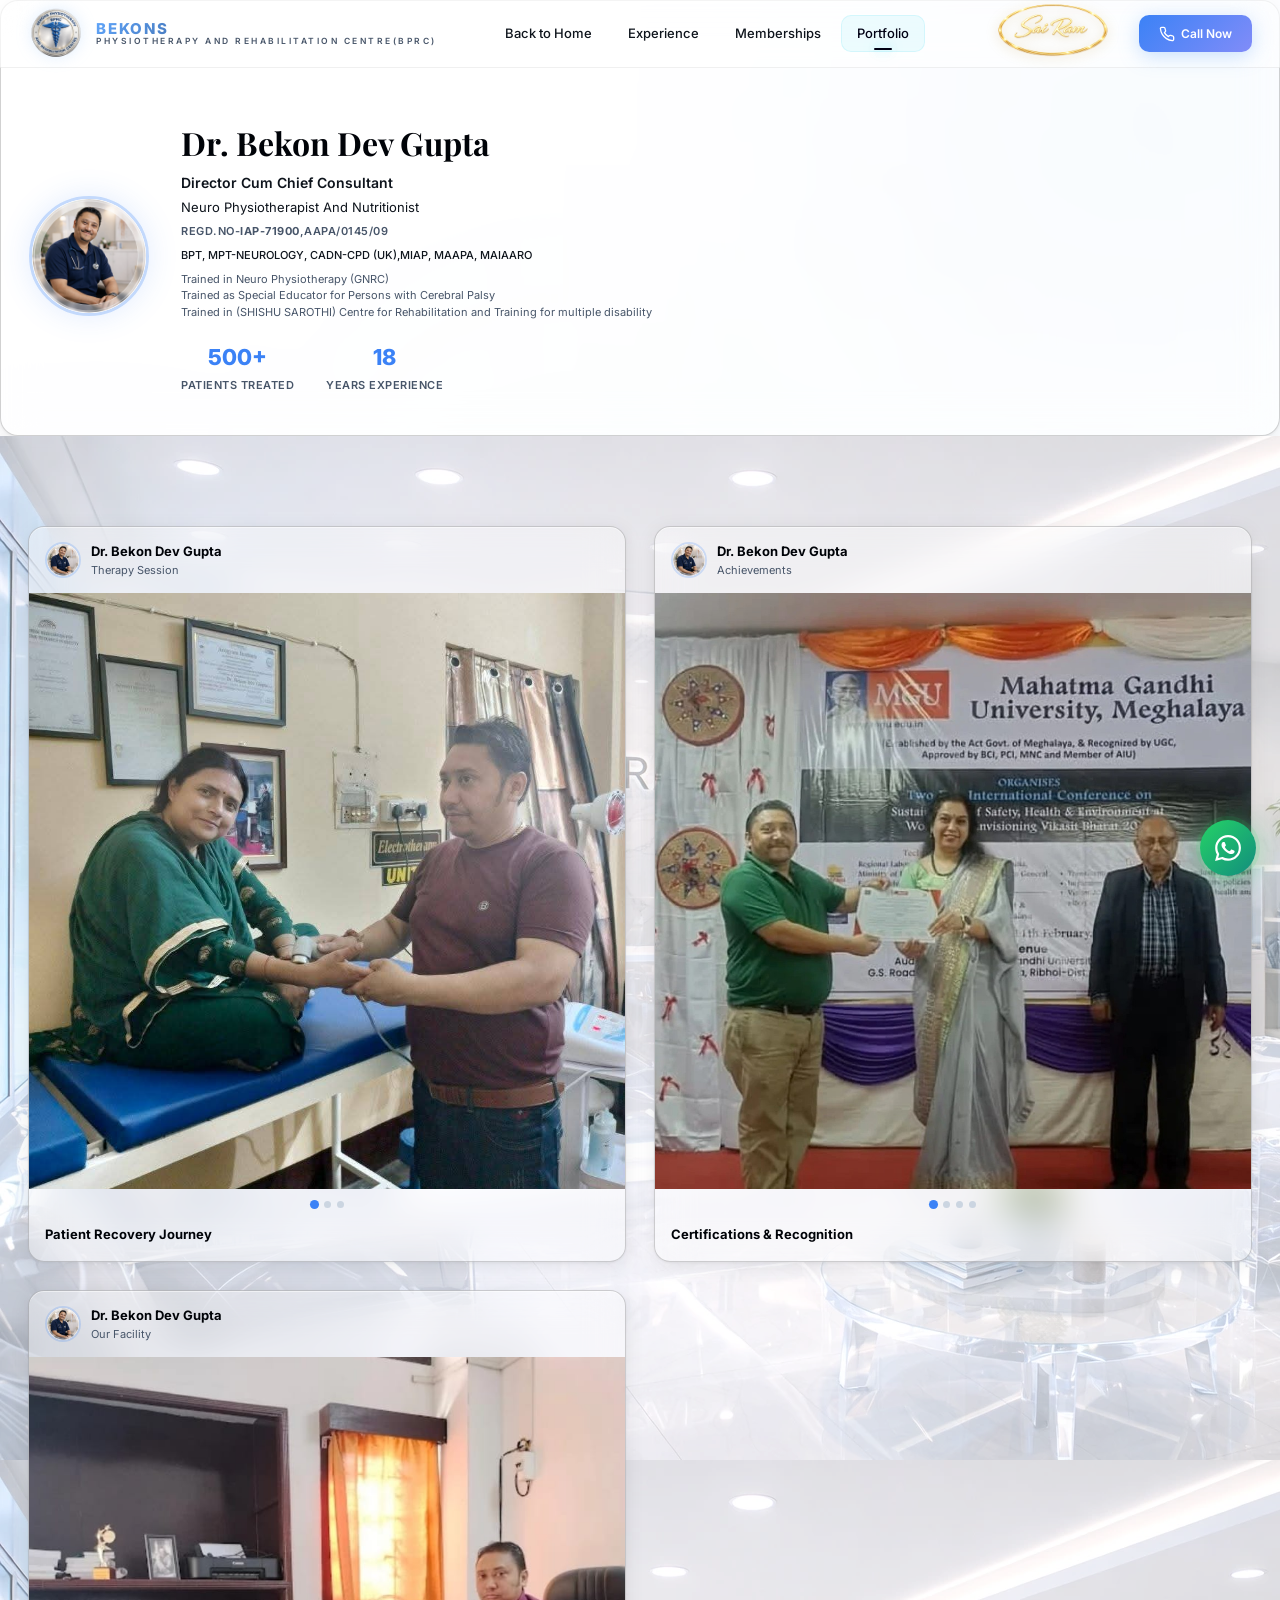
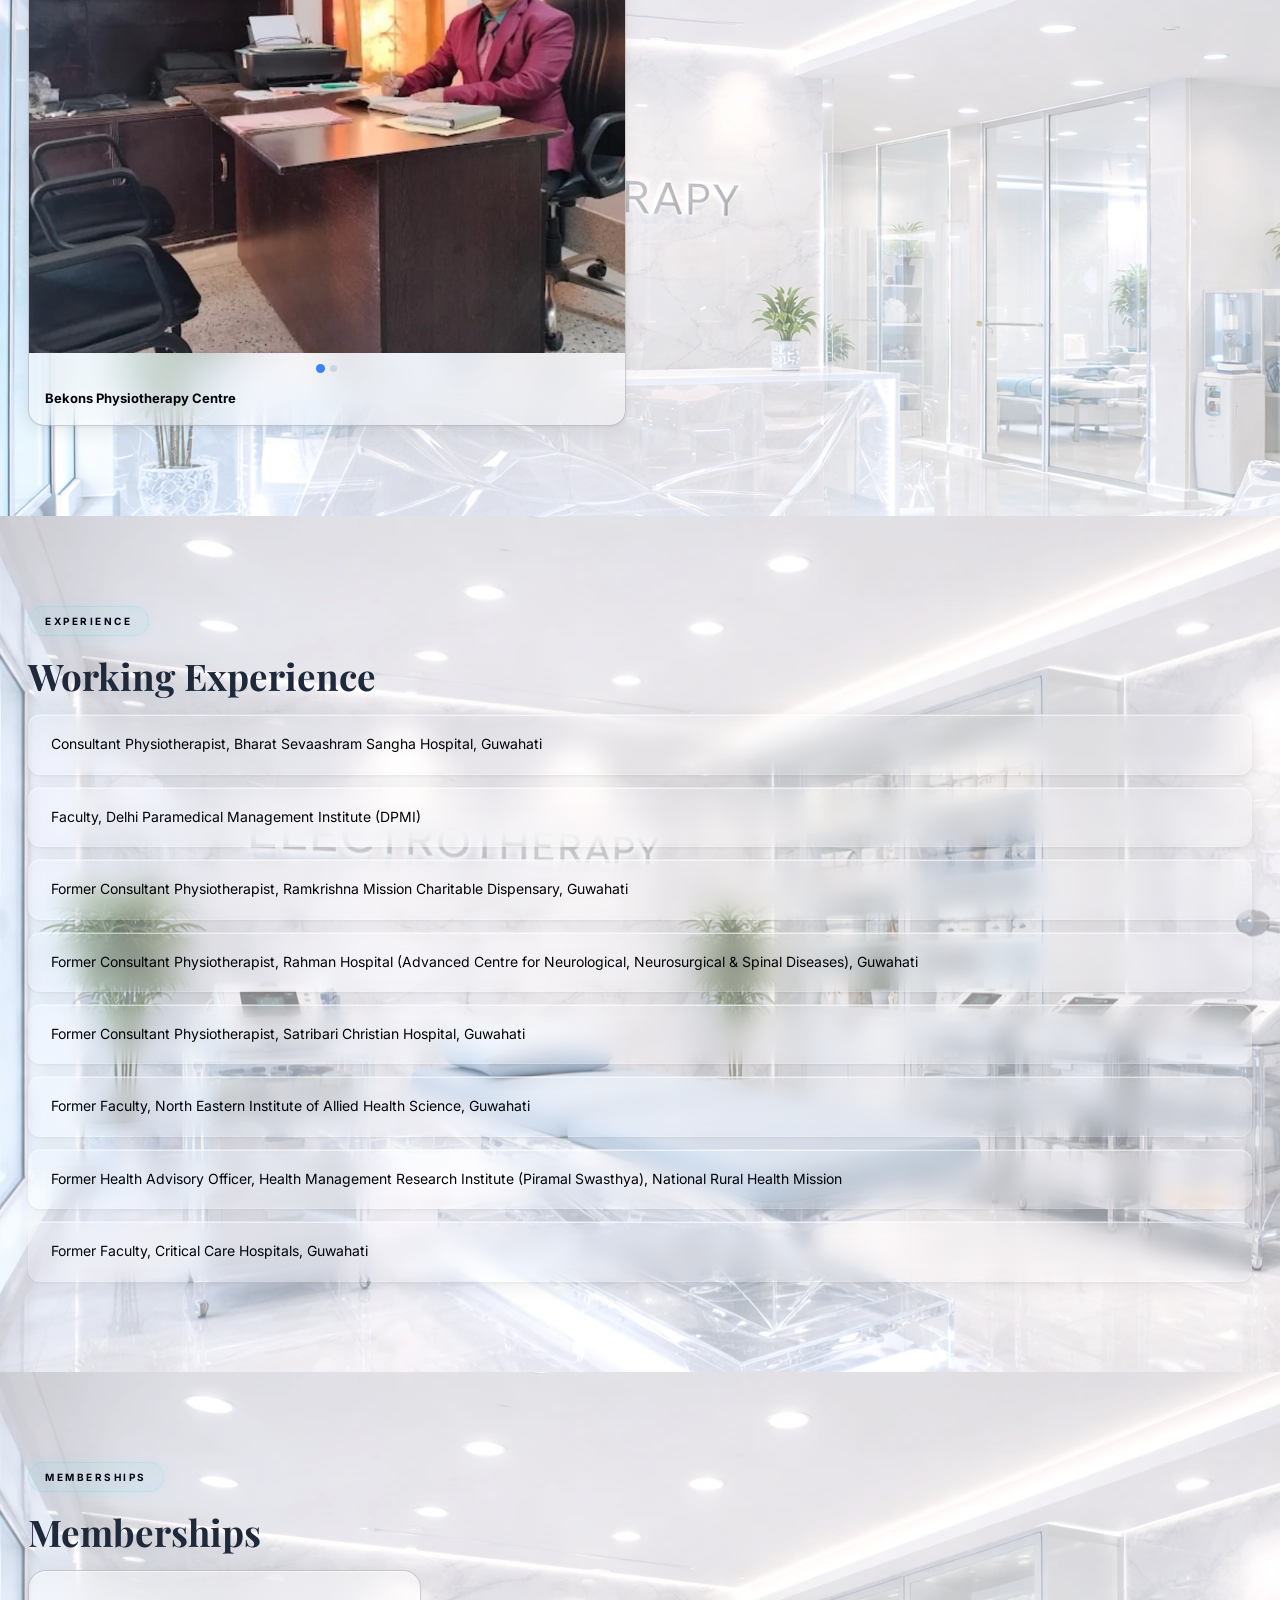
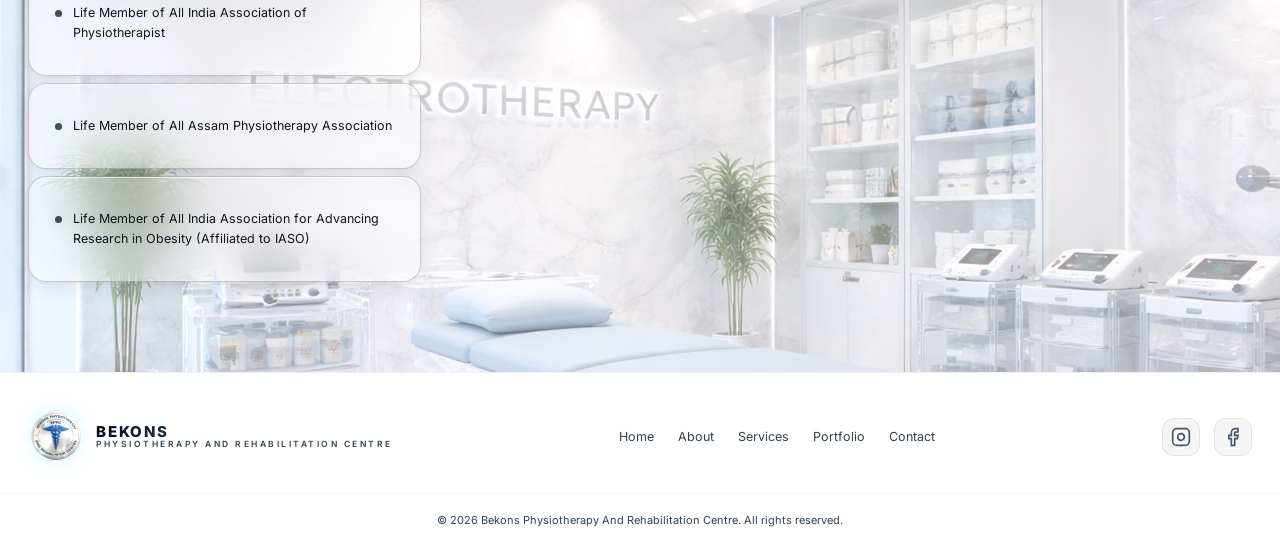
==== commit ddd30aa3: "smu" ====
--- a/portfolio.html
+++ b/portfolio.html
@@ -29,7 +29,7 @@
         <img src="assets/images/BPRC_logo.png" alt="BPRC Logo" class="brand-logo" />
         <div class="brand-text">
           <span class="brand-name">BEKONS</span>
-          <span class="brand-sub">PHYSIOTHERAPY AND REHABILITATION CENTRE</span>
+          <span class="brand-sub">PHYSIOTHERAPY AND REHABILITATION CENTRE(BPRC)</span>
         </div>
       </a>
 
--- a/style.css
+++ b/style.css
@@ -208,6 +208,34 @@
   font-size: 8.5px; letter-spacing: 2.5px;
   color: var(--text-muted); font-weight: 600;
   text-transform: uppercase;
+}
+
+.hero-brand {
+  align-items: center;
+  justify-content: center;
+  gap: 10px;
+  margin: 0 auto 18px;
+  width: fit-content;
+  max-width: 100%;
+  text-align: left;
+}
+
+.hero-brand .brand-logo {
+  width: 64px;
+  height: 64px;
+  flex: 0 0 auto;
+}
+
+.hero-brand .brand-text {
+  justify-content: center;
+}
+
+.hero-brand .brand-name {
+  display: block;
+  font-size: clamp(13px, 1.7vw, 18px);
+  line-height: 1.25;
+  letter-spacing: 0.4px;
+  text-align: left;
 }
 
 /* Nav Links */
@@ -1190,6 +1218,18 @@
   .page-section { padding: 64px 0; }
   .page-section:first-of-type { padding-top: calc(var(--nav-h) + 24px); }
   .hero-glass { padding: 28px 16px; }
+  .hero-brand {
+    align-items: center;
+    gap: 8px;
+  }
+  .hero-brand .brand-logo {
+    width: 52px;
+    height: 52px;
+  }
+  .hero-brand .brand-name {
+    font-size: 12px;
+    line-height: 1.2;
+  }
   .section-container { padding: 0 20px; }
   .about-banner-img { height: 280px; }
 }
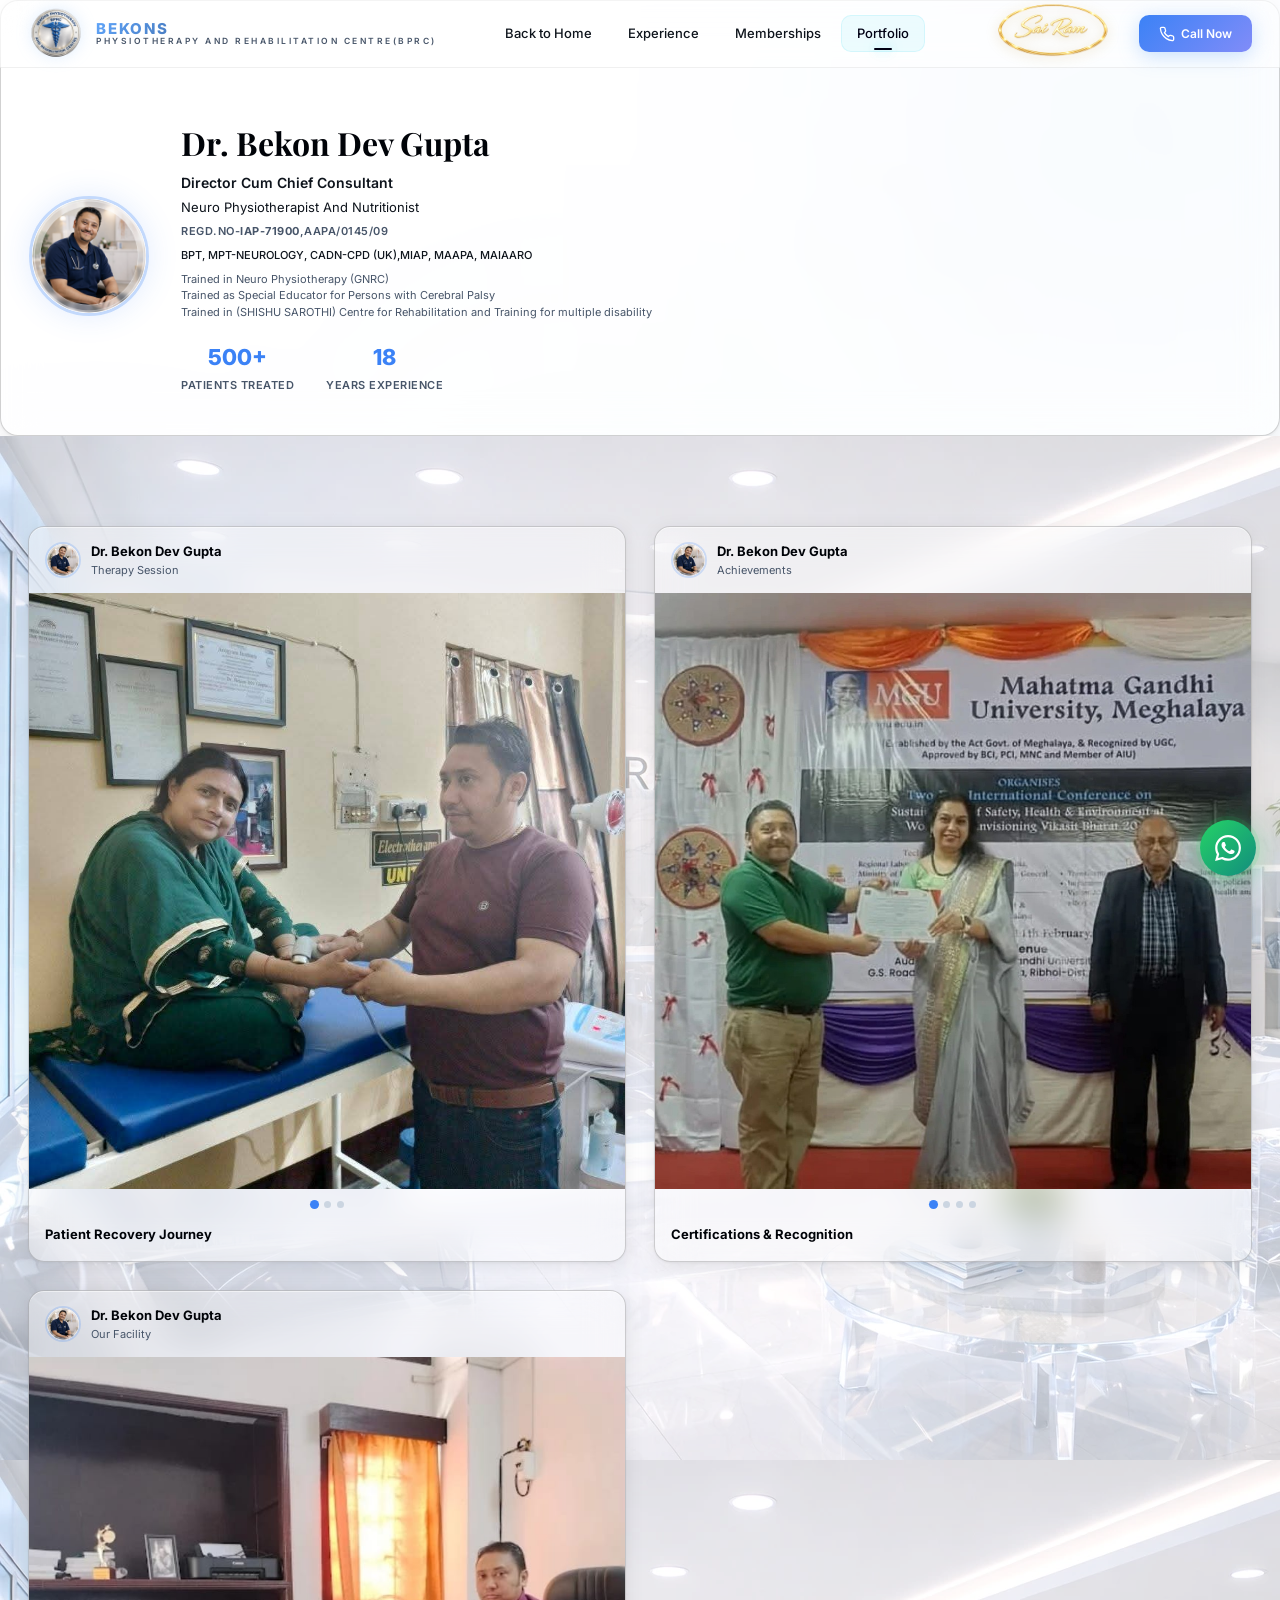
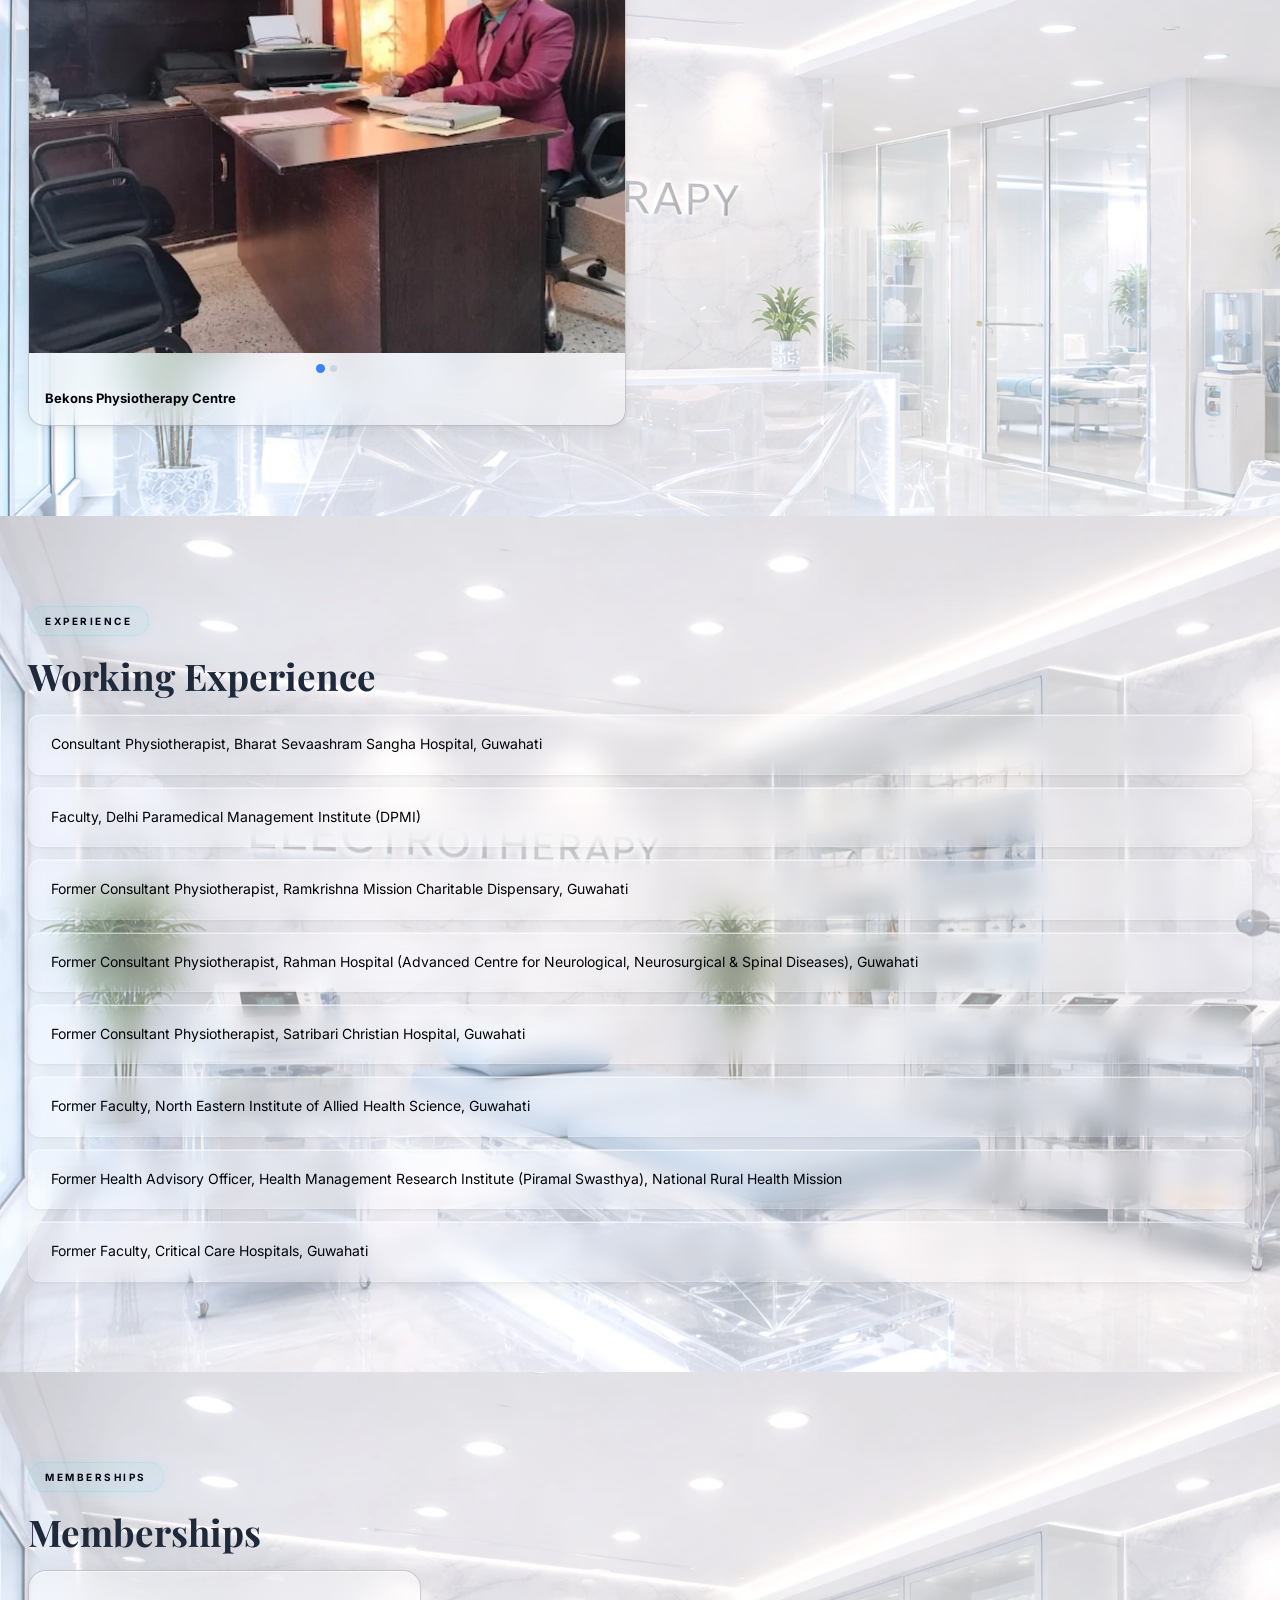
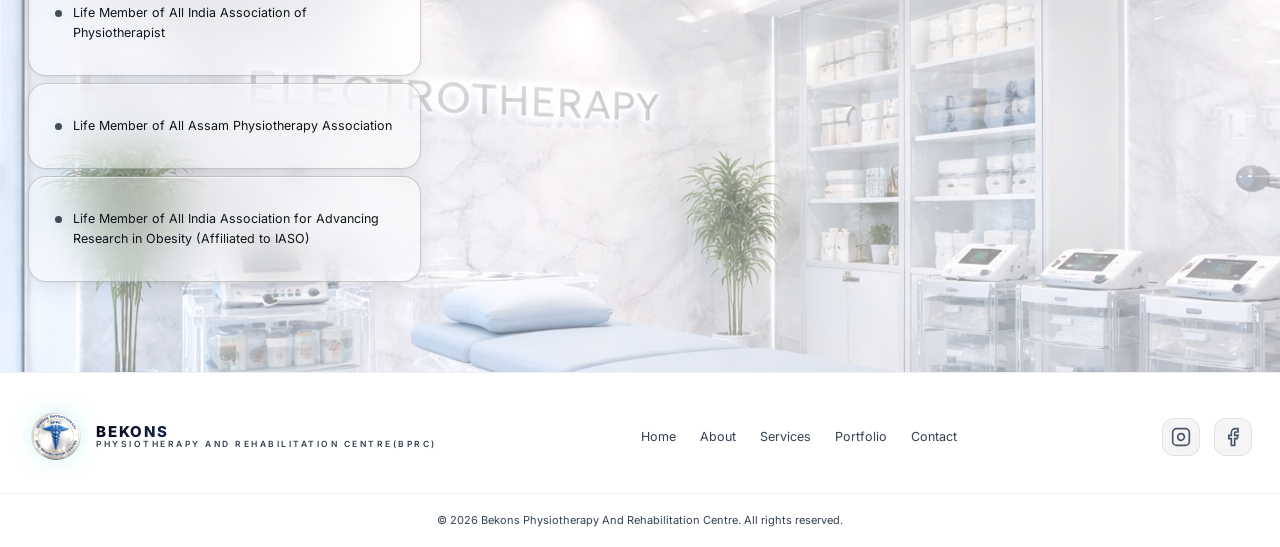
==== commit db0326b7: "bprc" ====
--- a/portfolio.html
+++ b/portfolio.html
@@ -289,7 +289,7 @@
           <img src="assets/images/BPRC_logo.png" alt="BPRC Logo" class="brand-logo footer-logo" />
           <div class="brand-text">
             <span class="brand-name">BEKONS</span>
-            <span class="brand-sub">PHYSIOTHERAPY AND REHABILITATION CENTRE</span>
+            <span class="brand-sub">PHYSIOTHERAPY AND REHABILITATION CENTRE(BPRC)</span>
           </div>
         </a>
       </div>
